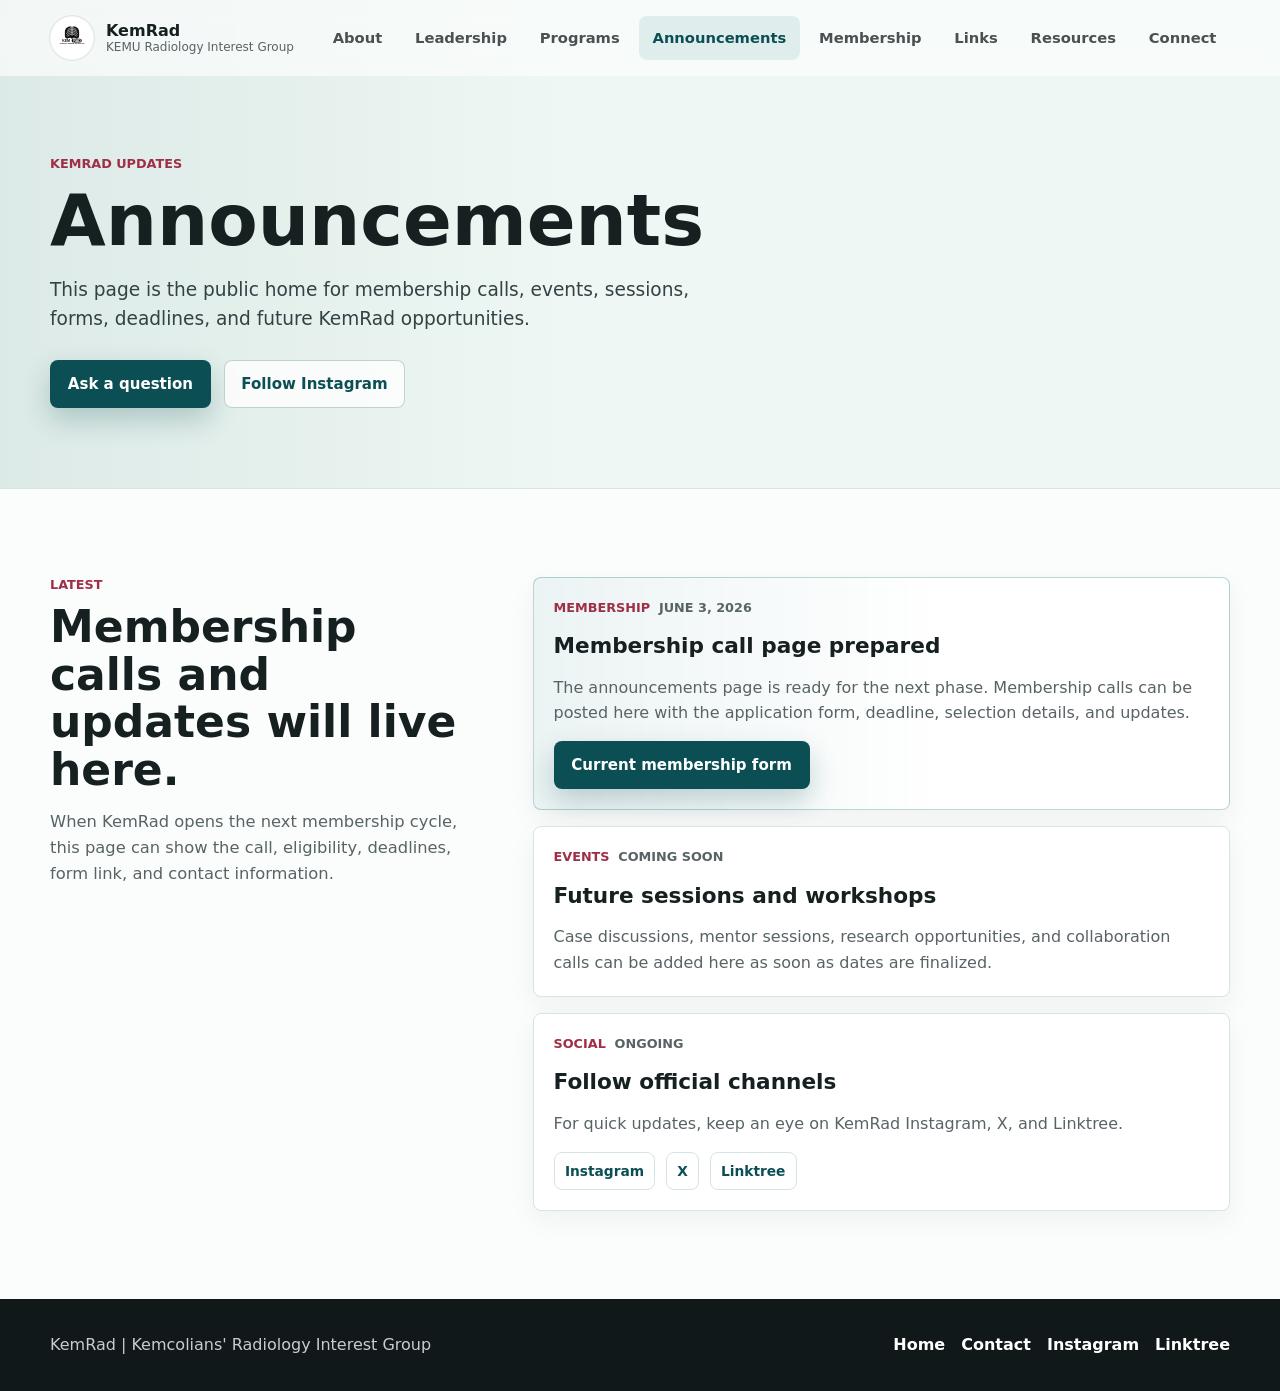
==== announcements.html @ b77eb10f "Add files via upload" ====
<!doctype html>
<html lang="en">
  <head>
    <meta charset="utf-8" />
    <meta name="viewport" content="width=device-width, initial-scale=1" />
    <title>Announcements | KemRad</title>
    <meta
      name="description"
      content="Announcements, membership calls, events, and updates from KemRad, the KEMU Radiology Interest Group."
    />
    <meta name="theme-color" content="#0b4f55" />
    <meta property="og:title" content="Announcements | KemRad" />
    <meta
      property="og:description"
      content="Membership calls, events, and updates from the KEMU Radiology Interest Group."
    />
    <meta property="og:type" content="website" />
    <meta property="og:image" content="assets/hero-radiology-learning.png" />
    <link rel="icon" href="assets/kemrad-logo.svg" type="image/svg+xml" />
    <link rel="stylesheet" href="styles.css?v=20260603" />
  </head>
  <body>
    <a class="skip-link" href="#main">Skip to content</a>

    <header class="site-header is-scrolled" data-header>
      <nav class="nav" aria-label="Primary navigation">
        <a class="brand" href="index.html#top" aria-label="KemRad home">
          <img class="brand-mark" src="assets/kemrad-logo.svg" alt="" width="44" height="44" />
          <span class="brand-copy">
            <strong>KemRad</strong>
            <span>KEMU Radiology Interest Group</span>
          </span>
        </a>

        <button class="nav-toggle" type="button" aria-expanded="false" aria-controls="site-menu">
          <span class="nav-toggle-line"></span>
          <span class="nav-toggle-line"></span>
          <span class="nav-toggle-line"></span>
          <span class="sr-only">Open navigation</span>
        </button>

        <div class="nav-menu" id="site-menu" data-menu>
          <a href="index.html#about">About</a>
          <a href="index.html#leadership">Leadership</a>
          <a href="index.html#programs">Programs</a>
          <a href="announcements.html" aria-current="page">Announcements</a>
          <a href="membership.html">Membership</a>
          <a href="index.html#links">Links</a>
          <a href="index.html#resources">Resources</a>
          <a href="index.html#connect">Connect</a>
        </div>
      </nav>
    </header>

    <main id="main">
      <section class="page-hero announcements-hero" aria-labelledby="announcements-title">
        <div class="page-hero-inner">
          <p class="eyebrow">KemRad updates</p>
          <h1 id="announcements-title">Announcements</h1>
          <p>
            This page is the public home for membership calls, events, sessions, forms,
            deadlines, and future KemRad opportunities.
          </p>
          <div class="hero-actions">
            <a class="button button-primary" href="index.html#connect">Ask a question</a>
            <a class="button button-secondary" href="https://www.instagram.com/kemradiologyig/" target="_blank" rel="noreferrer">
              Follow Instagram
            </a>
          </div>
        </div>
      </section>

      <section class="announcements-section" aria-labelledby="latest-title">
        <div class="announcements-layout">
          <div class="section-heading sticky-heading">
            <p class="section-kicker">Latest</p>
            <h2 id="latest-title">Membership calls and updates will live here.</h2>
            <p>
              When KemRad opens the next membership cycle, this page can show the call,
              eligibility, deadlines, form link, and contact information.
            </p>
          </div>

          <div class="announcement-list">
            <article class="announcement-card featured-announcement">
              <div class="announcement-meta">
                <span>Membership</span>
                <time datetime="2026-06-03">June 3, 2026</time>
              </div>
              <h3>Membership call page prepared</h3>
              <p>
                The announcements page is ready for the next phase. Membership calls can be
                posted here with the application form, deadline, selection details, and updates.
              </p>
              <a class="button button-primary" href="membership.html">
                Current membership form
              </a>
            </article>

            <article class="announcement-card">
              <div class="announcement-meta">
                <span>Events</span>
                <time datetime="2026-06-03">Coming soon</time>
              </div>
              <h3>Future sessions and workshops</h3>
              <p>
                Case discussions, mentor sessions, research opportunities, and collaboration
                calls can be added here as soon as dates are finalized.
              </p>
            </article>

            <article class="announcement-card">
              <div class="announcement-meta">
                <span>Social</span>
                <time datetime="2026-06-03">Ongoing</time>
              </div>
              <h3>Follow official channels</h3>
              <p>
                For quick updates, keep an eye on KemRad Instagram, X, and Linktree.
              </p>
              <div class="inline-links">
                <a href="https://www.instagram.com/kemradiologyig/" target="_blank" rel="noreferrer">Instagram</a>
                <a href="https://x.com/kemradiologyig" target="_blank" rel="noreferrer">X</a>
                <a href="https://linktr.ee/kemradiologyig" target="_blank" rel="noreferrer">Linktree</a>
              </div>
            </article>
          </div>
        </div>
      </section>
    </main>

    <footer class="site-footer">
      <div class="footer-inner">
        <p>KemRad | Kemcolians' Radiology Interest Group</p>
        <div class="footer-links" aria-label="Footer links">
          <a href="index.html#top">Home</a>
          <a href="index.html#connect">Contact</a>
          <a href="https://www.instagram.com/kemradiologyig/" target="_blank" rel="noreferrer">Instagram</a>
          <a href="https://linktr.ee/kemradiologyig" target="_blank" rel="noreferrer">Linktree</a>
        </div>
      </div>
    </footer>

    <script src="script.js?v=20260603"></script>
  </body>
</html>
---- styles.css ----
:root {
  color-scheme: light;
  --ink: #172021;
  --muted: #586366;
  --paper: #fbfdfc;
  --soft: #eef7f3;
  --line: #d9e4df;
  --teal: #0b6b72;
  --teal-dark: #0b4f55;
  --mint: #d9f0e8;
  --crimson: #9f2f46;
  --gold: #c98c24;
  --white: #ffffff;
  --shadow: 0 22px 70px rgba(16, 35, 35, 0.16);
  --max-width: 1180px;
  --header-height: 76px;
}

*,
*::before,
*::after {
  box-sizing: border-box;
}

html {
  scroll-behavior: smooth;
}

body {
  margin: 0;
  background: var(--paper);
  color: var(--ink);
  font-family:
    Inter,
    ui-sans-serif,
    system-ui,
    -apple-system,
    BlinkMacSystemFont,
    "Segoe UI",
    sans-serif;
  line-height: 1.6;
  text-rendering: optimizeLegibility;
}

img {
  display: block;
  max-width: 100%;
}

section[id] {
  scroll-margin-top: calc(var(--header-height) + 20px);
}

a {
  color: inherit;
  text-decoration: none;
}

p,
h1,
h2,
h3 {
  margin: 0;
}

.skip-link {
  position: fixed;
  top: 1rem;
  left: 1rem;
  z-index: 20;
  padding: 0.75rem 1rem;
  border-radius: 8px;
  background: var(--ink);
  color: var(--white);
  transform: translateY(-140%);
  transition: transform 160ms ease;
}

.skip-link:focus {
  transform: translateY(0);
}

.sr-only {
  position: absolute;
  width: 1px;
  height: 1px;
  padding: 0;
  margin: -1px;
  overflow: hidden;
  clip: rect(0, 0, 0, 0);
  white-space: nowrap;
  border: 0;
}

.site-header {
  position: fixed;
  inset: 0 0 auto;
  z-index: 10;
  height: var(--header-height);
  background: rgba(251, 253, 252, 0.72);
  backdrop-filter: blur(12px);
  transition:
    background-color 180ms ease,
    box-shadow 180ms ease,
    border-color 180ms ease;
}

.site-header.is-scrolled,
.site-header.is-open {
  background: rgba(251, 253, 252, 0.94);
  border-bottom: 1px solid rgba(217, 228, 223, 0.9);
  box-shadow: 0 14px 36px rgba(16, 35, 35, 0.08);
  backdrop-filter: blur(16px);
}

.nav {
  width: min(var(--max-width), calc(100% - 2rem));
  height: 100%;
  margin: 0 auto;
  display: flex;
  align-items: center;
  justify-content: space-between;
  gap: 1.25rem;
}

.brand {
  display: inline-flex;
  align-items: center;
  gap: 0.75rem;
  min-width: 0;
}

.brand-mark {
  width: 44px;
  height: 44px;
  flex: 0 0 auto;
  border-radius: 50%;
  box-shadow: 0 0 0 1px rgba(17, 24, 25, 0.08);
  object-fit: cover;
}

.brand-copy {
  display: grid;
  min-width: 0;
}

.brand-copy strong {
  font-size: 1rem;
  line-height: 1.15;
}

.brand-copy span {
  color: var(--muted);
  font-size: 0.75rem;
  line-height: 1.2;
  white-space: nowrap;
}

.nav-menu {
  display: flex;
  align-items: center;
  gap: 0.35rem;
}

.nav-menu a {
  padding: 0.65rem 0.85rem;
  border-radius: 8px;
  color: rgba(23, 32, 33, 0.78);
  font-size: 0.92rem;
  font-weight: 700;
  transition:
    background-color 160ms ease,
    color 160ms ease;
}

.nav-menu a:hover,
.nav-menu a:focus-visible,
.nav-menu a[aria-current="page"] {
  background: rgba(11, 107, 114, 0.1);
  color: var(--teal-dark);
  outline: none;
}

.nav-toggle {
  display: none;
  width: 44px;
  height: 44px;
  padding: 0;
  border: 1px solid var(--line);
  border-radius: 8px;
  background: var(--white);
  color: var(--ink);
  cursor: pointer;
}

.nav-toggle-line {
  display: block;
  width: 18px;
  height: 2px;
  margin: 4px auto;
  background: currentColor;
  border-radius: 2px;
}

.hero {
  position: relative;
  min-height: 86vh;
  display: grid;
  align-items: center;
  overflow: hidden;
  background: #f3f7f5;
}

.hero-media,
.hero-overlay {
  position: absolute;
  inset: 0;
}

.hero-media img {
  width: 100%;
  height: 100%;
  object-fit: cover;
  object-position: center left;
}

.hero-overlay {
  background:
    linear-gradient(90deg, rgba(251, 253, 252, 0.06) 0%, rgba(251, 253, 252, 0.38) 48%, rgba(251, 253, 252, 0.92) 73%, rgba(251, 253, 252, 0.98) 100%),
    linear-gradient(0deg, rgba(11, 79, 85, 0.12), rgba(11, 79, 85, 0.02));
}

.hero-inner {
  position: relative;
  z-index: 1;
  width: min(var(--max-width), calc(100% - 2rem));
  margin: 0 auto;
  padding: calc(var(--header-height) + 2rem) 0 3rem;
  display: grid;
  justify-items: start;
}

.hero-inner > * {
  width: min(520px, 100%);
  margin-left: auto;
}

.eyebrow,
.section-kicker {
  color: var(--crimson);
  font-size: 0.8rem;
  font-weight: 800;
  line-height: 1.2;
  text-transform: uppercase;
}

.hero h1 {
  margin-top: 0.8rem;
  font-size: 5.25rem;
  line-height: 0.94;
  font-weight: 850;
}

.hero-subtitle {
  margin-top: 1.25rem;
  color: #263132;
  font-size: 1.22rem;
  line-height: 1.55;
}

.hero-actions {
  margin-top: 1.6rem;
  display: flex;
  flex-wrap: wrap;
  gap: 0.8rem;
}

.button {
  min-height: 48px;
  display: inline-flex;
  align-items: center;
  justify-content: center;
  gap: 0.5rem;
  padding: 0.8rem 1.05rem;
  border: 1px solid transparent;
  border-radius: 8px;
  font-size: 0.94rem;
  font-weight: 800;
  line-height: 1.2;
  transition:
    transform 160ms ease,
    box-shadow 160ms ease,
    background-color 160ms ease;
}

.button:hover,
.button:focus-visible {
  transform: translateY(-1px);
  outline: none;
}

.button-primary {
  background: var(--teal-dark);
  color: var(--white);
  box-shadow: 0 12px 28px rgba(11, 79, 85, 0.24);
}

.button-primary:hover,
.button-primary:focus-visible {
  background: var(--teal);
}

.button-secondary {
  border-color: rgba(11, 79, 85, 0.24);
  background: rgba(255, 255, 255, 0.78);
  color: var(--teal-dark);
}

.hero-points {
  margin-top: 1.35rem;
  display: flex;
  flex-wrap: wrap;
  gap: 0.6rem;
}

.hero-points span {
  padding: 0.45rem 0.65rem;
  border: 1px solid rgba(11, 107, 114, 0.18);
  border-radius: 8px;
  background: rgba(255, 255, 255, 0.72);
  color: #314245;
  font-size: 0.82rem;
  font-weight: 750;
}

.intro-band,
.leadership-section,
.links-section,
.focus-section,
.programs-section,
.resources-section,
.connect-section,
.announcements-section,
.membership-section {
  padding: 5.5rem 0;
}

.intro-band {
  background: var(--white);
  border-top: 1px solid var(--line);
  border-bottom: 1px solid var(--line);
}

.section-grid,
.programs-layout,
.announcements-layout,
.membership-layout,
.connect-inner,
.footer-inner,
.section-heading,
.leadership-grid,
.link-grid,
.focus-grid,
.resource-grid {
  width: min(var(--max-width), calc(100% - 2rem));
  margin: 0 auto;
}

.section-grid {
  display: grid;
  grid-template-columns: minmax(0, 0.85fr) minmax(0, 1.15fr);
  gap: 4rem;
  align-items: start;
}

h2 {
  margin-top: 0.7rem;
  font-size: 2.75rem;
  line-height: 1.08;
  font-weight: 820;
}

.section-copy {
  display: grid;
  gap: 1rem;
  color: #344143;
  font-size: 1.05rem;
}

.leadership-section {
  background: var(--paper);
}

.leadership-grid {
  display: grid;
  grid-template-columns: repeat(2, minmax(0, 1fr));
  gap: 1rem;
}

.leader-card {
  display: grid;
  grid-template-columns: 132px minmax(0, 1fr);
  gap: 1.15rem;
  align-items: center;
  min-height: 250px;
  padding: 1.25rem;
  border: 1px solid var(--line);
  border-radius: 8px;
  background: var(--white);
  box-shadow: 0 10px 28px rgba(16, 35, 35, 0.05);
}

.founder-card {
  border-color: rgba(11, 107, 114, 0.24);
}

.leader-photo,
.leader-avatar {
  width: 132px;
  height: 132px;
  border-radius: 8px;
  object-fit: cover;
  background: var(--soft);
}

.leader-avatar {
  display: grid;
  place-items: center;
  border: 1px solid var(--line);
}

.leader-avatar img {
  width: 92px;
  height: 92px;
  border-radius: 50%;
}

.leader-copy {
  display: grid;
  gap: 0.55rem;
}

.leader-role {
  color: var(--crimson);
  font-size: 0.78rem;
  font-weight: 850;
  text-transform: uppercase;
}

.leader-copy h3 {
  font-size: 1.45rem;
  line-height: 1.2;
}

.leader-copy p {
  color: var(--muted);
  font-size: 0.96rem;
}

.leader-link {
  width: max-content;
  padding: 0.45rem 0.65rem;
  border: 1px solid rgba(11, 107, 114, 0.18);
  border-radius: 8px;
  color: var(--teal-dark);
  font-size: 0.86rem;
  font-weight: 800;
}

.leader-link:hover,
.leader-link:focus-visible {
  border-color: rgba(11, 107, 114, 0.4);
  outline: none;
}

.page-hero {
  padding: calc(var(--header-height) + 5rem) 0 5rem;
  background:
    linear-gradient(90deg, rgba(11, 79, 85, 0.08), transparent 45%),
    var(--soft);
  border-bottom: 1px solid var(--line);
}

.page-hero-inner {
  width: min(var(--max-width), calc(100% - 2rem));
  margin: 0 auto;
}

.page-hero h1 {
  width: min(760px, 100%);
  margin-top: 0.85rem;
  font-size: 4.5rem;
  line-height: 0.98;
}

.page-hero p:not(.eyebrow) {
  width: min(680px, 100%);
  margin-top: 1.2rem;
  color: #334244;
  font-size: 1.16rem;
}

.links-section {
  background: var(--soft);
  border-bottom: 1px solid var(--line);
}

.link-grid {
  display: grid;
  grid-template-columns: repeat(3, minmax(0, 1fr));
  gap: 1rem;
}

.link-card {
  min-height: 178px;
  display: grid;
  align-content: start;
  gap: 0.7rem;
  padding: 1.15rem;
  border: 1px solid rgba(11, 107, 114, 0.14);
  border-radius: 8px;
  background: rgba(255, 255, 255, 0.84);
  box-shadow: 0 10px 28px rgba(16, 35, 35, 0.05);
  transition:
    border-color 160ms ease,
    transform 160ms ease,
    box-shadow 160ms ease;
}

.link-card:hover,
.link-card:focus-visible {
  border-color: rgba(11, 107, 114, 0.36);
  transform: translateY(-2px);
  box-shadow: var(--shadow);
  outline: none;
}

.link-card span {
  color: var(--crimson);
  font-size: 0.78rem;
  font-weight: 850;
  text-transform: uppercase;
}

.link-card strong {
  font-size: 1.12rem;
  line-height: 1.25;
}

.link-card p {
  color: var(--muted);
  font-size: 0.94rem;
}

.link-card.primary-link {
  background: var(--teal-dark);
  color: var(--white);
}

.link-card.primary-link span,
.link-card.primary-link p {
  color: rgba(255, 255, 255, 0.78);
}

.focus-section {
  background: var(--paper);
}

.section-heading {
  margin-bottom: 2.25rem;
}

.section-heading > p:not(.section-kicker) {
  width: min(610px, 100%);
  margin-top: 1rem;
  color: var(--muted);
  font-size: 1.02rem;
}

.focus-grid {
  display: grid;
  grid-template-columns: repeat(4, minmax(0, 1fr));
  gap: 1rem;
}

.focus-card {
  min-height: 280px;
  display: grid;
  align-content: start;
  gap: 1.1rem;
  padding: 1.25rem;
  border: 1px solid var(--line);
  border-radius: 8px;
  background: var(--white);
  box-shadow: 0 10px 28px rgba(16, 35, 35, 0.06);
}

.card-number {
  color: var(--gold);
  font-size: 0.82rem;
  font-weight: 850;
}

.focus-card h3,
.program-row h3 {
  font-size: 1.1rem;
  line-height: 1.25;
}

.focus-card p,
.program-row p {
  color: var(--muted);
  font-size: 0.96rem;
}

.programs-section {
  background:
    linear-gradient(90deg, rgba(11, 79, 85, 0.05), transparent 35%),
    var(--soft);
  border-top: 1px solid var(--line);
  border-bottom: 1px solid var(--line);
}

.programs-layout {
  display: grid;
  grid-template-columns: minmax(260px, 0.75fr) minmax(0, 1.25fr);
  gap: 4rem;
  align-items: start;
}

.sticky-heading {
  position: sticky;
  top: calc(var(--header-height) + 2rem);
  width: auto;
  margin: 0;
}

.program-list {
  display: grid;
  gap: 0.85rem;
}

.program-row {
  display: grid;
  grid-template-columns: 96px 1fr;
  gap: 1.1rem;
  align-items: start;
  padding: 1.2rem;
  border: 1px solid rgba(11, 107, 114, 0.14);
  border-radius: 8px;
  background: rgba(255, 255, 255, 0.78);
}

.program-label {
  min-height: 36px;
  display: inline-flex;
  align-items: center;
  justify-content: center;
  border-radius: 8px;
  background: var(--teal-dark);
  color: var(--white);
  font-size: 0.78rem;
  font-weight: 850;
  text-transform: uppercase;
}

.program-row p {
  margin-top: 0.35rem;
}

.announcements-section {
  background: var(--paper);
}

.announcements-layout,
.membership-layout {
  display: grid;
  grid-template-columns: minmax(260px, 0.75fr) minmax(0, 1.25fr);
  gap: 4rem;
  align-items: start;
}

.announcement-list {
  display: grid;
  gap: 1rem;
}

.announcement-card {
  display: grid;
  gap: 0.95rem;
  padding: 1.25rem;
  border: 1px solid var(--line);
  border-radius: 8px;
  background: var(--white);
  box-shadow: 0 10px 28px rgba(16, 35, 35, 0.05);
}

.featured-announcement {
  border-color: rgba(11, 107, 114, 0.28);
  background:
    linear-gradient(90deg, rgba(11, 107, 114, 0.08), transparent 58%),
    var(--white);
}

.announcement-meta {
  display: flex;
  flex-wrap: wrap;
  gap: 0.55rem;
  align-items: center;
  color: var(--muted);
  font-size: 0.8rem;
  font-weight: 800;
  text-transform: uppercase;
}

.announcement-meta span {
  color: var(--crimson);
}

.announcement-card h3 {
  font-size: 1.35rem;
  line-height: 1.22;
}

.announcement-card p {
  color: var(--muted);
}

.announcement-card .button {
  width: max-content;
}

.inline-links {
  display: flex;
  flex-wrap: wrap;
  gap: 0.65rem;
}

.inline-links a {
  padding: 0.45rem 0.65rem;
  border: 1px solid rgba(11, 107, 114, 0.18);
  border-radius: 8px;
  color: var(--teal-dark);
  font-size: 0.86rem;
  font-weight: 800;
}

.membership-section {
  background: var(--paper);
}

.application-form {
  display: grid;
  gap: 1rem;
  padding: 1.25rem;
  border: 1px solid var(--line);
  border-radius: 8px;
  background: var(--white);
  box-shadow: 0 10px 28px rgba(16, 35, 35, 0.05);
}

.light-field label,
.choice-field legend {
  color: var(--ink);
  font-size: 0.9rem;
  font-weight: 850;
}

.light-field input,
.light-field textarea,
.light-field select,
.choice-field > input[type="text"] {
  width: 100%;
  border: 1px solid var(--line);
  border-radius: 8px;
  background: var(--paper);
  color: var(--ink);
  font: inherit;
}

.light-field input,
.light-field select,
.choice-field > input[type="text"] {
  min-height: 46px;
  padding: 0 0.85rem;
}

.light-field textarea {
  min-height: 132px;
  padding: 0.75rem 0.85rem;
  resize: vertical;
}

.light-field input:focus,
.light-field textarea:focus,
.light-field select:focus,
.choice-field > input[type="text"]:focus {
  border-color: rgba(11, 107, 114, 0.5);
  outline: 2px solid rgba(11, 107, 114, 0.14);
  outline-offset: 1px;
}

.choice-field {
  display: grid;
  gap: 0.7rem;
  margin: 0;
  padding: 1rem;
  border: 1px solid var(--line);
  border-radius: 8px;
  background: var(--paper);
}

.choice-field legend {
  padding: 0 0.3rem;
}

.choice-field label {
  display: flex;
  gap: 0.55rem;
  align-items: flex-start;
  color: #334244;
  font-size: 0.96rem;
}

.choice-field input[type="radio"],
.choice-field input[type="checkbox"] {
  width: 18px;
  height: 18px;
  margin-top: 0.15rem;
  accent-color: var(--teal-dark);
  flex: 0 0 auto;
}

.field-error {
  display: none;
  color: var(--crimson);
  font-size: 0.86rem;
  font-weight: 800;
}

.choice-field.is-invalid {
  border-color: rgba(159, 47, 70, 0.55);
  outline: 2px solid rgba(159, 47, 70, 0.1);
}

.choice-field.is-invalid .field-error {
  display: block;
}

.application-form .button {
  width: max-content;
}

.resources-section {
  background: var(--paper);
}

.resource-grid {
  display: grid;
  grid-template-columns: repeat(4, minmax(0, 1fr));
  gap: 1rem;
}

.resource-card {
  min-height: 170px;
  display: grid;
  align-content: space-between;
  gap: 1rem;
  padding: 1.15rem;
  border: 1px solid var(--line);
  border-radius: 8px;
  background: var(--white);
  box-shadow: 0 10px 28px rgba(16, 35, 35, 0.05);
  transition:
    border-color 160ms ease,
    transform 160ms ease,
    box-shadow 160ms ease;
}

.resource-card:hover,
.resource-card:focus-visible {
  border-color: rgba(11, 107, 114, 0.35);
  transform: translateY(-2px);
  box-shadow: var(--shadow);
  outline: none;
}

.resource-card span {
  color: var(--crimson);
  font-size: 0.78rem;
  font-weight: 850;
  text-transform: uppercase;
}

.resource-card strong {
  font-size: 1.05rem;
  line-height: 1.28;
}

.connect-section {
  background: var(--teal-dark);
  color: var(--white);
}

.connect-inner {
  display: grid;
  grid-template-columns: minmax(0, 1fr) auto;
  gap: 2rem;
  align-items: center;
}

.contact-layout {
  grid-template-columns: minmax(250px, 0.7fr) minmax(320px, 1fr);
  align-items: start;
}

.connect-copy {
  display: grid;
  gap: 1rem;
}

.connect-section .section-kicker {
  color: var(--mint);
}

.connect-section h2 {
  width: min(760px, 100%);
}

.connect-copy p:not(.section-kicker) {
  width: min(560px, 100%);
  color: rgba(255, 255, 255, 0.78);
}

.contact-form {
  display: grid;
  gap: 0.95rem;
  padding: 1.25rem;
  border: 1px solid rgba(255, 255, 255, 0.2);
  border-radius: 8px;
  background: rgba(255, 255, 255, 0.08);
}

.form-field {
  display: grid;
  gap: 0.4rem;
}

.form-field label {
  color: rgba(255, 255, 255, 0.86);
  font-size: 0.84rem;
  font-weight: 800;
}

.form-field input,
.form-field textarea {
  width: 100%;
  border: 1px solid rgba(255, 255, 255, 0.24);
  border-radius: 8px;
  background: rgba(255, 255, 255, 0.94);
  color: var(--ink);
  font: inherit;
}

.form-field input {
  min-height: 46px;
  padding: 0 0.85rem;
}

.form-field textarea {
  min-height: 136px;
  padding: 0.75rem 0.85rem;
  resize: vertical;
}

.form-field input:focus,
.form-field textarea:focus {
  border-color: var(--mint);
  outline: 2px solid rgba(217, 240, 232, 0.45);
  outline-offset: 1px;
}

.form-note {
  color: rgba(255, 255, 255, 0.72);
  font-size: 0.86rem;
}

.application-form .light-field label {
  color: var(--ink);
}

.application-form .light-field input,
.application-form .light-field textarea,
.application-form .light-field select {
  border-color: var(--line);
  background: var(--paper);
}

.connect-actions {
  display: flex;
  flex-wrap: wrap;
  justify-content: flex-end;
  gap: 0.75rem;
}

.social-actions {
  grid-column: 1 / -1;
  justify-content: flex-start;
}

.connect-section .button-primary {
  background: var(--white);
  color: var(--teal-dark);
  box-shadow: none;
}

.connect-section .button-secondary {
  border-color: rgba(255, 255, 255, 0.28);
  background: rgba(255, 255, 255, 0.08);
  color: var(--white);
}

.site-footer {
  background: #111819;
  color: rgba(255, 255, 255, 0.78);
}

.footer-inner {
  min-height: 92px;
  display: flex;
  align-items: center;
  justify-content: space-between;
  gap: 1rem;
}

.footer-links {
  display: flex;
  flex-wrap: wrap;
  gap: 1rem;
}

.footer-links a {
  color: var(--white);
  font-weight: 750;
}

@media (max-width: 1160px) {
  .brand-copy span {
    display: none;
  }

  .nav {
    gap: 0.75rem;
  }

  .nav-menu a {
    padding-inline: 0.55rem;
    font-size: 0.88rem;
  }
}

@media (max-width: 980px) {
  .hero {
    min-height: 88vh;
  }

  .hero-overlay {
    background:
      linear-gradient(90deg, rgba(251, 253, 252, 0.1) 0%, rgba(251, 253, 252, 0.58) 52%, rgba(251, 253, 252, 0.96) 100%),
      linear-gradient(0deg, rgba(11, 79, 85, 0.12), rgba(11, 79, 85, 0.02));
  }

  .hero h1 {
    font-size: 4rem;
  }

  .brand-copy span {
    display: none;
  }

  .nav-menu {
    gap: 0.1rem;
  }

  .nav-menu a {
    padding-inline: 0.58rem;
  }

  .section-grid,
  .programs-layout,
  .announcements-layout,
  .membership-layout,
  .contact-layout {
    grid-template-columns: 1fr;
    gap: 2rem;
  }

  .sticky-heading {
    position: static;
  }

  .link-grid,
  .leadership-grid,
  .focus-grid,
  .resource-grid {
    grid-template-columns: repeat(2, minmax(0, 1fr));
  }

  .connect-inner {
    grid-template-columns: 1fr;
  }

  .connect-actions {
    justify-content: flex-start;
  }
}

@media (max-width: 720px) {
  :root {
    --header-height: 68px;
  }

  .brand-copy span {
    display: none;
  }

  .nav-toggle {
    display: block;
  }

  .nav-menu {
    position: absolute;
    top: calc(var(--header-height) - 1px);
    right: 1rem;
    left: 1rem;
    display: none;
    padding: 0.5rem;
    border: 1px solid var(--line);
    border-radius: 8px;
    background: var(--white);
    box-shadow: var(--shadow);
  }

  .nav-menu.is-open {
    display: grid;
  }

  .nav-menu a {
    padding: 0.9rem;
  }

  .hero {
    min-height: 88vh;
    align-items: end;
  }

  .hero-media img {
    object-position: 28% center;
  }

  .hero-overlay {
    background:
      linear-gradient(0deg, rgba(251, 253, 252, 0.99) 0%, rgba(251, 253, 252, 0.92) 42%, rgba(251, 253, 252, 0.18) 76%),
      linear-gradient(90deg, rgba(11, 79, 85, 0.12), rgba(159, 47, 70, 0.08));
  }

  .hero-inner {
    padding: calc(var(--header-height) + 15rem) 0 2rem;
  }

  .hero-inner > * {
    margin-left: 0;
  }

  .hero h1 {
    font-size: 3rem;
  }

  .hero-subtitle {
    font-size: 1.02rem;
  }

  .button {
    width: 100%;
  }

  .hero-points span {
    flex: 1 1 auto;
    text-align: center;
  }

  .intro-band,
  .leadership-section,
  .links-section,
  .focus-section,
  .programs-section,
  .resources-section,
  .connect-section,
  .announcements-section,
  .membership-section {
    padding: 4rem 0;
  }

  .page-hero {
    padding: calc(var(--header-height) + 3.25rem) 0 3.75rem;
  }

  .page-hero h1 {
    font-size: 3rem;
  }

  .page-hero p:not(.eyebrow) {
    font-size: 1.02rem;
  }

  h2 {
    font-size: 2.05rem;
  }

  .link-grid,
  .leadership-grid,
  .focus-grid,
  .resource-grid {
    grid-template-columns: 1fr;
  }

  .leader-card {
    grid-template-columns: 1fr;
  }

  .leader-photo,
  .leader-avatar {
    width: 112px;
    height: 112px;
  }

  .focus-card {
    min-height: auto;
  }

  .program-row {
    grid-template-columns: 1fr;
  }

  .announcement-card .button {
    width: 100%;
  }

  .application-form .button {
    width: 100%;
  }

  .program-label {
    width: max-content;
    min-width: 96px;
  }

  .footer-inner {
    padding: 1.5rem 0;
    flex-direction: column;
    align-items: flex-start;
  }
}

@media (prefers-reduced-motion: reduce) {
  *,
  *::before,
  *::after {
    scroll-behavior: auto !important;
    transition: none !important;
  }
}
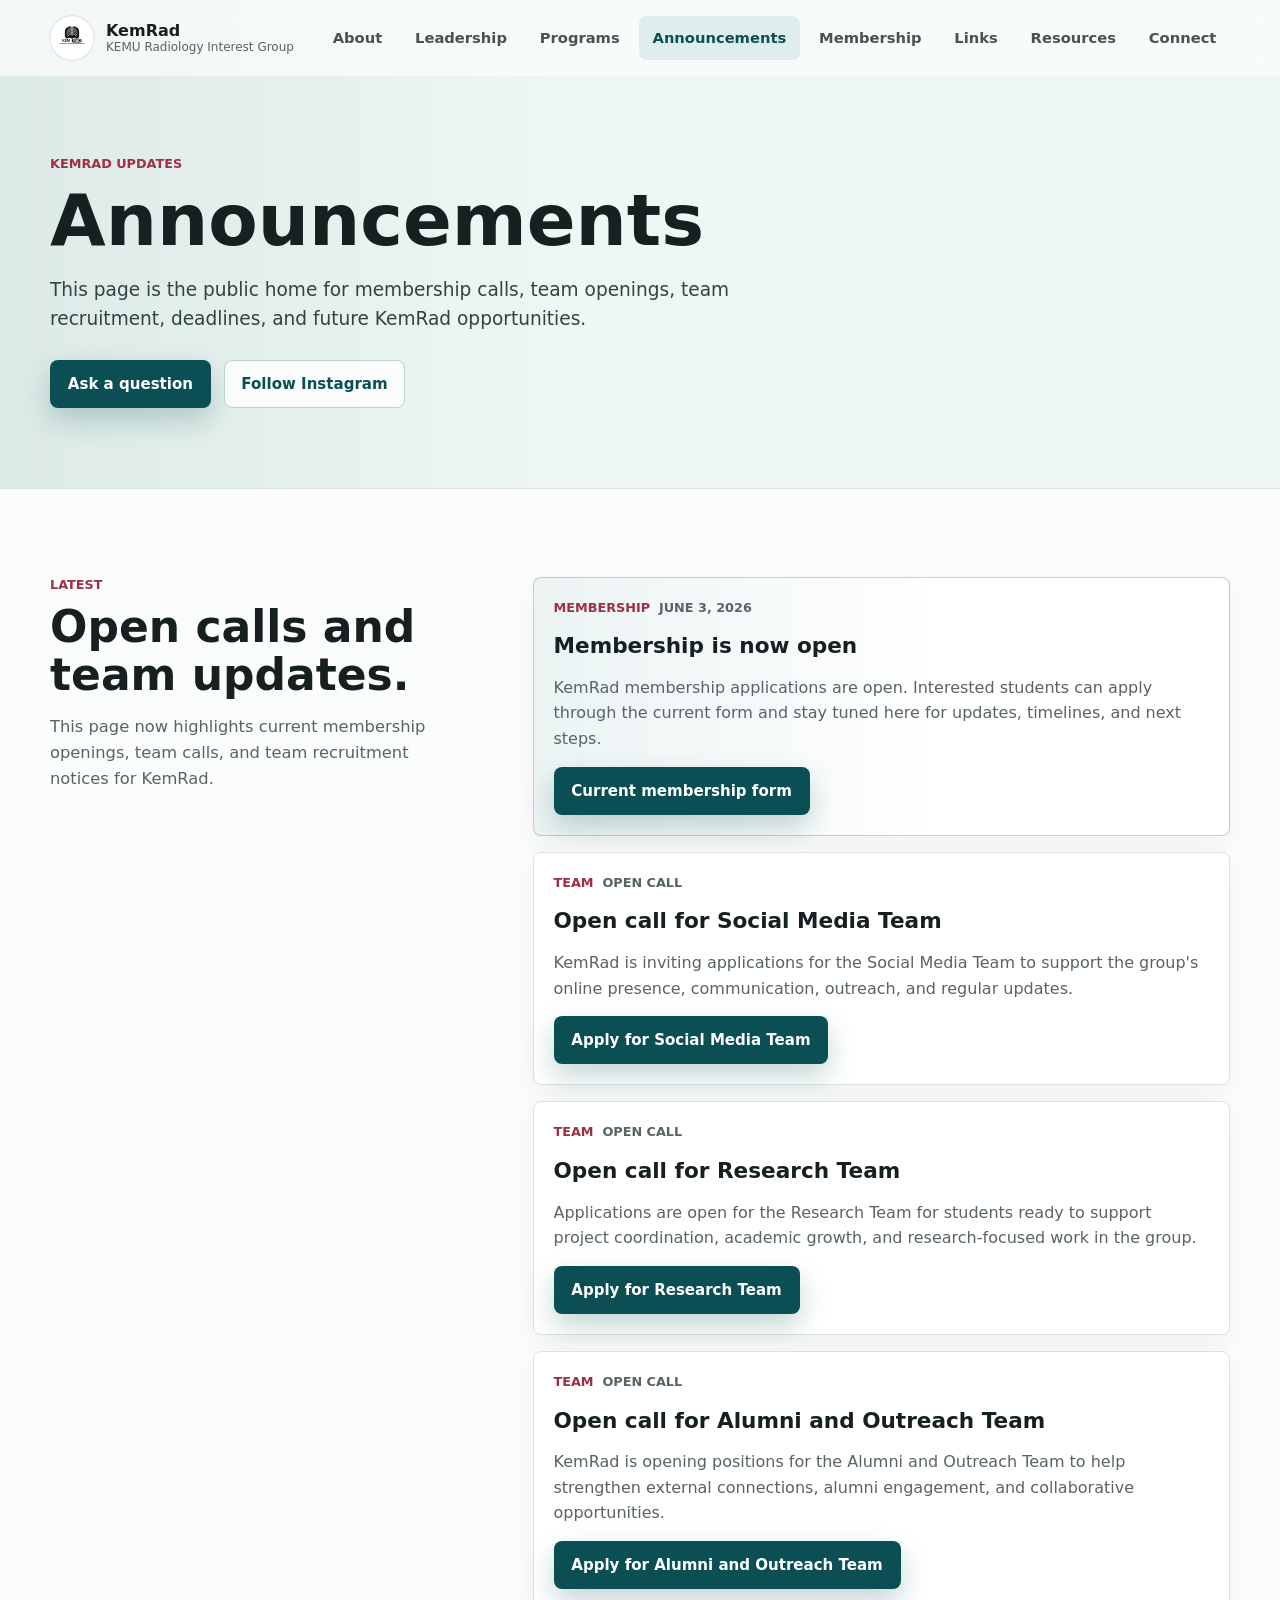
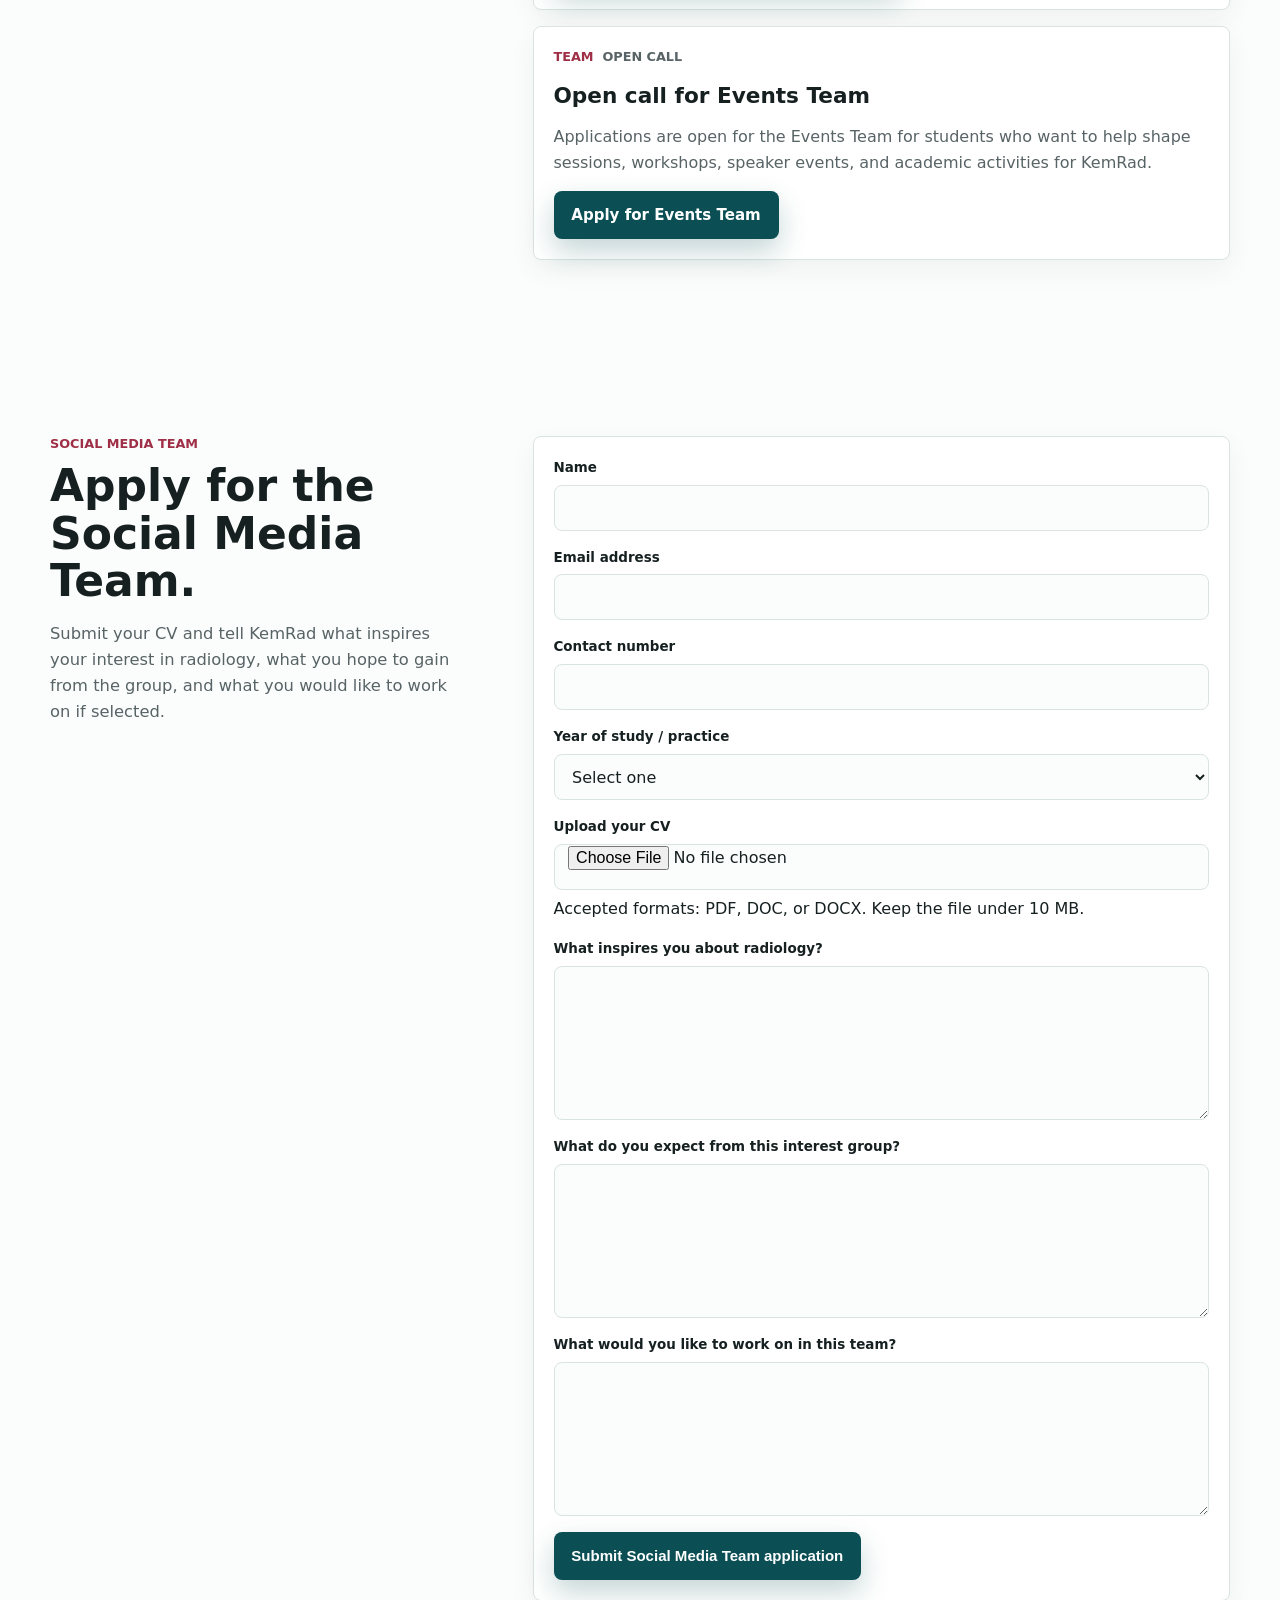
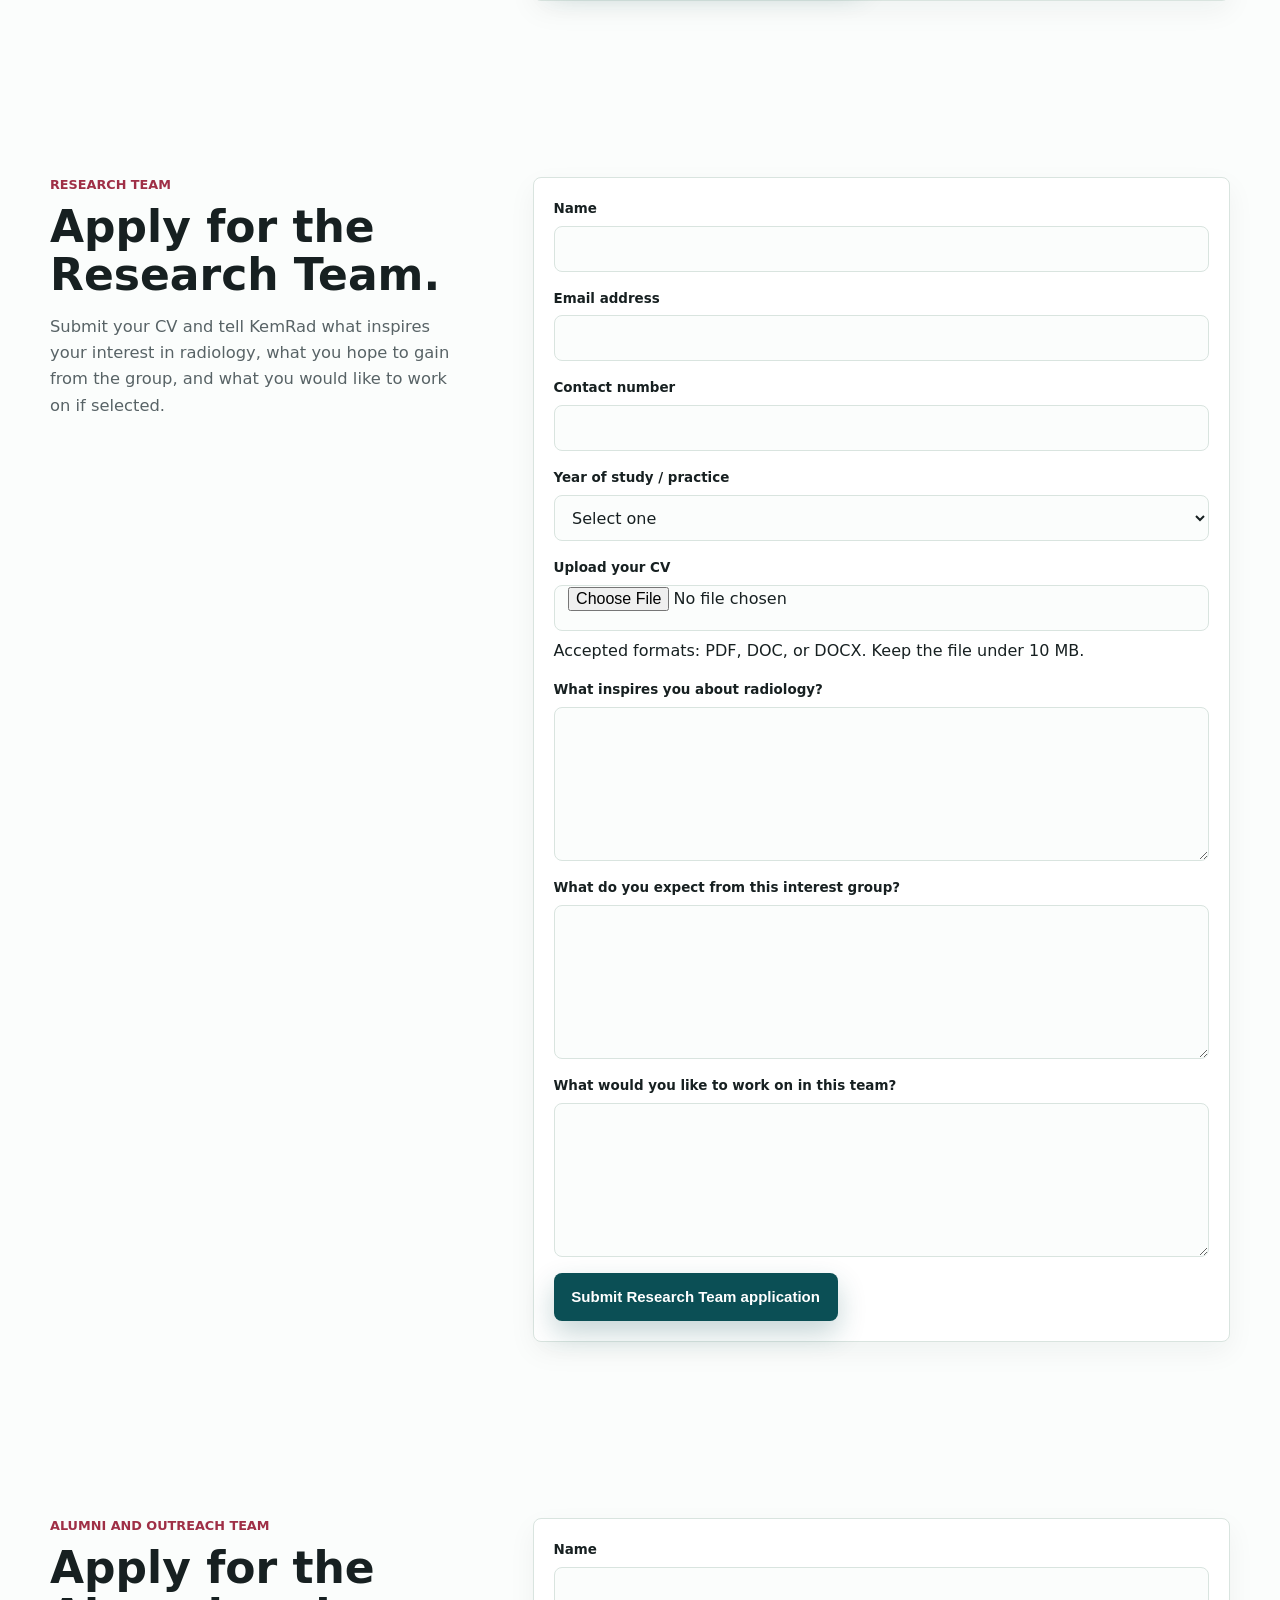
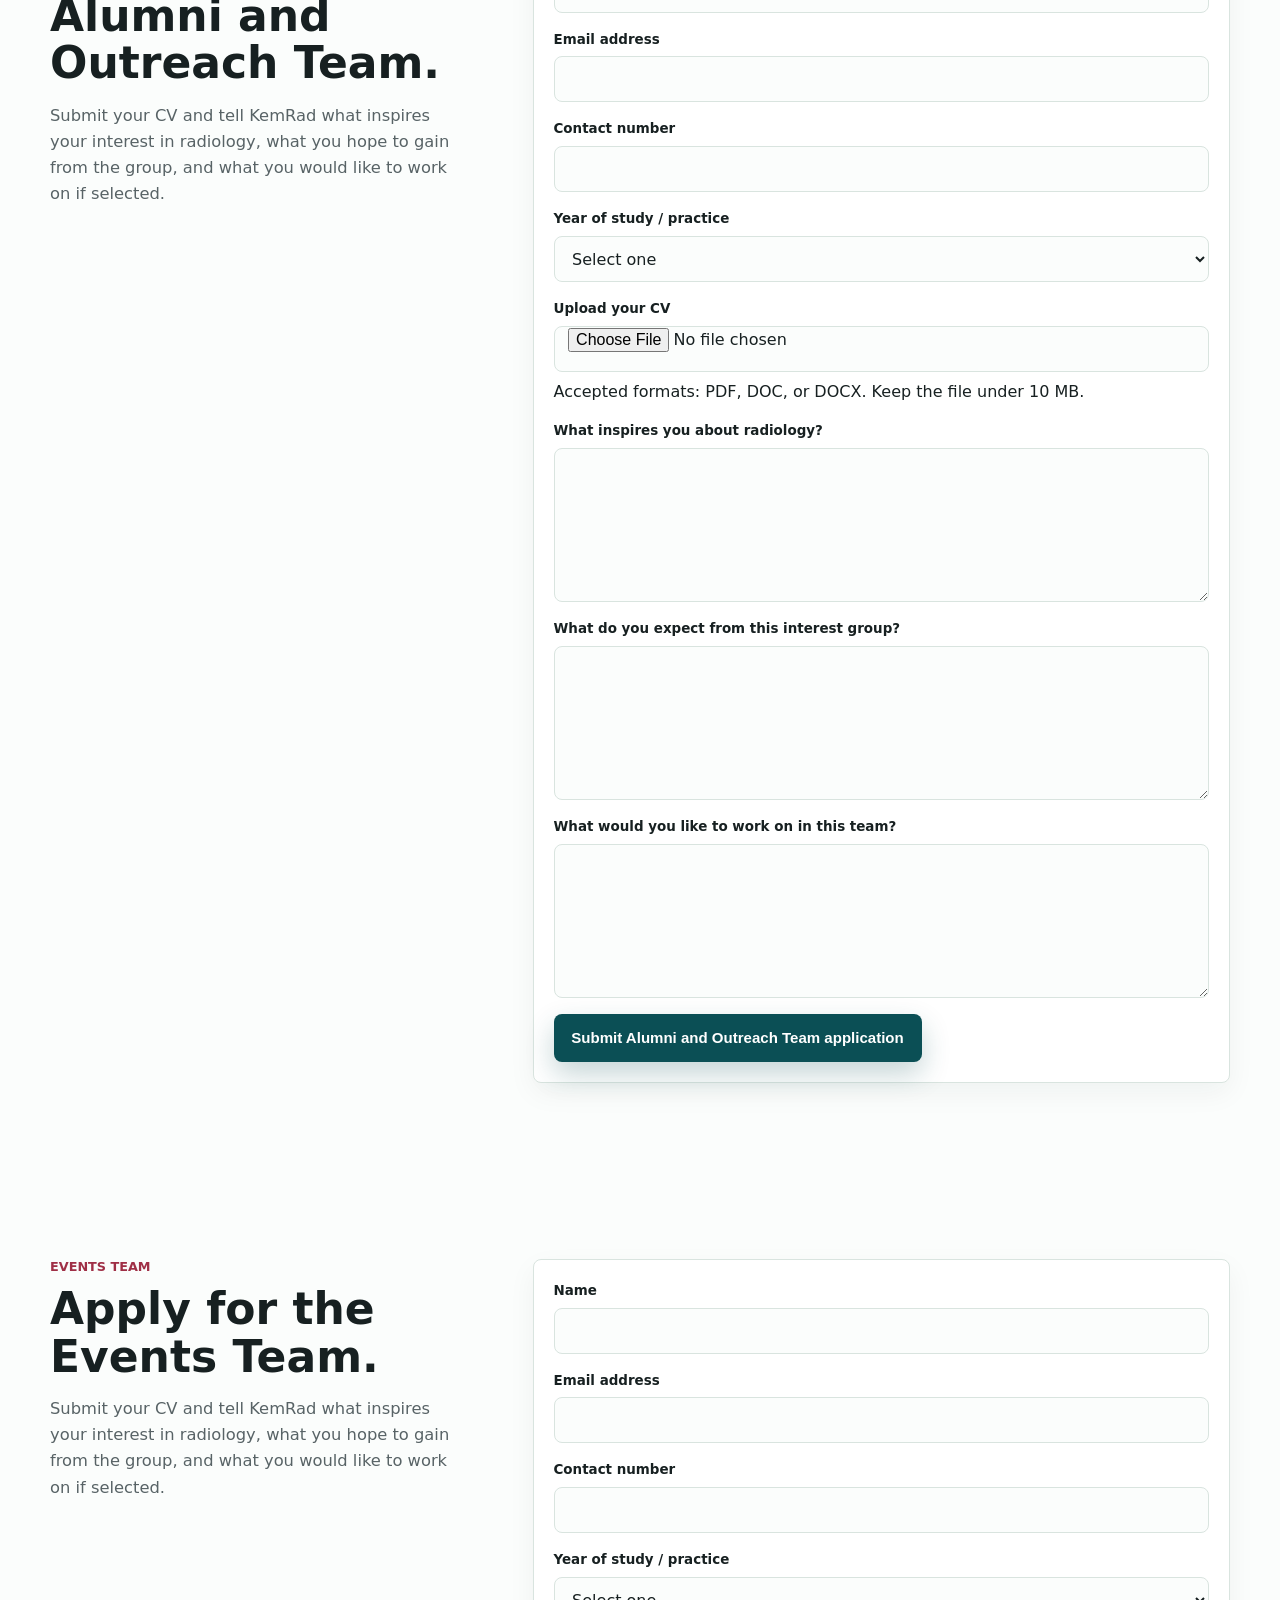
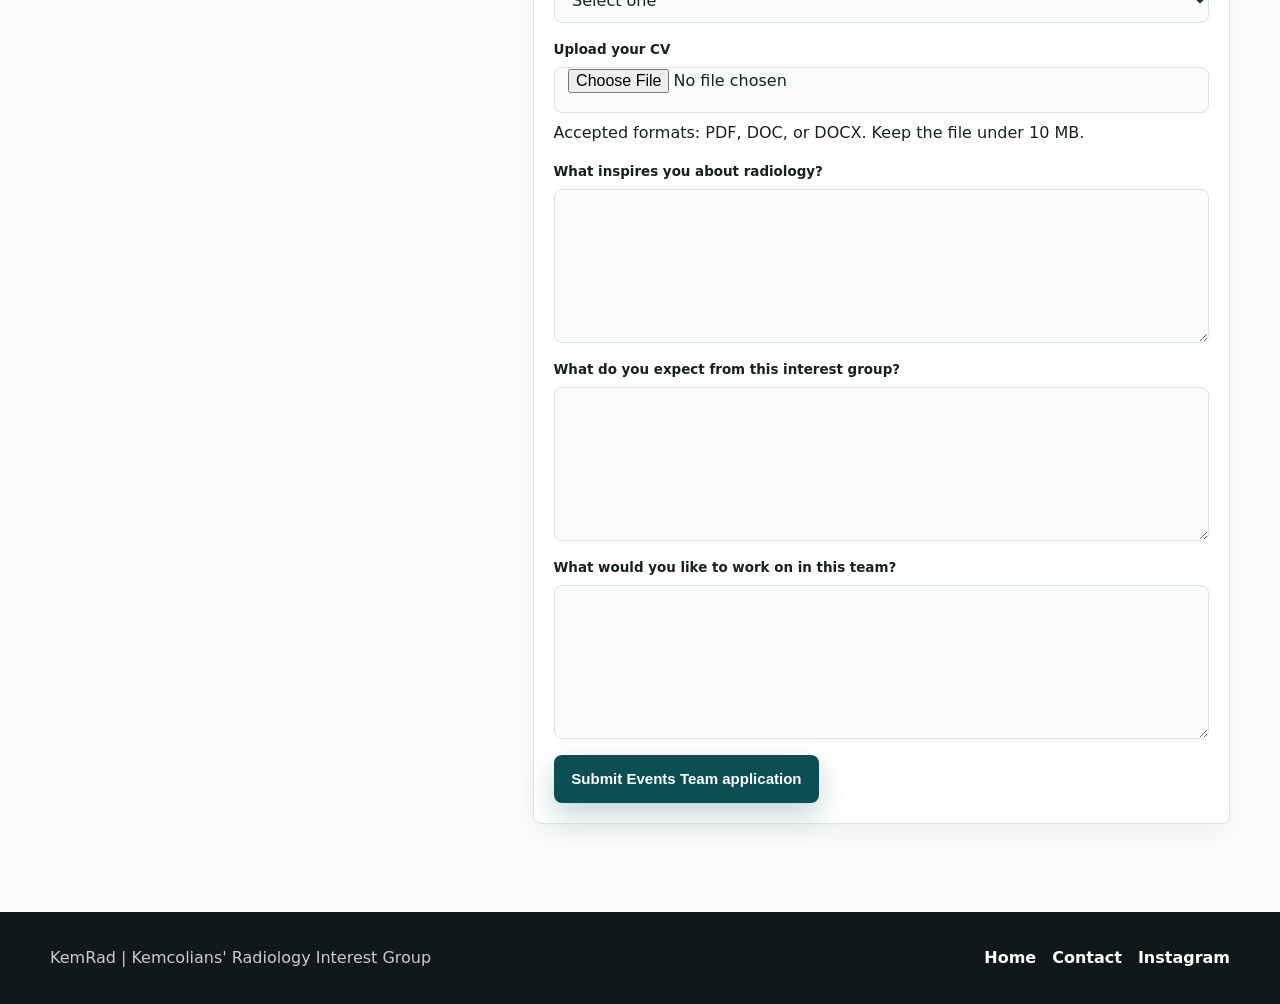
==== commit 59cfd341: "Add files via upload" ====
--- a/announcements.html
+++ b/announcements.html
@@ -58,8 +58,8 @@
           <p class="eyebrow">KemRad updates</p>
           <h1 id="announcements-title">Announcements</h1>
           <p>
-            This page is the public home for membership calls, events, sessions, forms,
-            deadlines, and future KemRad opportunities.
+            This page is the public home for membership calls, team openings, team
+            recruitment, deadlines, and future KemRad opportunities.
           </p>
           <div class="hero-actions">
             <a class="button button-primary" href="index.html#connect">Ask a question</a>
@@ -74,10 +74,10 @@
         <div class="announcements-layout">
           <div class="section-heading sticky-heading">
             <p class="section-kicker">Latest</p>
-            <h2 id="latest-title">Membership calls and updates will live here.</h2>
+            <h2 id="latest-title">Open calls and team updates.</h2>
             <p>
-              When KemRad opens the next membership cycle, this page can show the call,
-              eligibility, deadlines, form link, and contact information.
+              This page now highlights current membership openings, team calls, and
+              team recruitment notices for KemRad.
             </p>
           </div>
 
@@ -87,10 +87,10 @@
                 <span>Membership</span>
                 <time datetime="2026-06-03">June 3, 2026</time>
               </div>
-              <h3>Membership call page prepared</h3>
+              <h3>Membership is now open</h3>
               <p>
-                The announcements page is ready for the next phase. Membership calls can be
-                posted here with the application form, deadline, selection details, and updates.
+                KemRad membership applications are open. Interested students can apply through
+                the current form and stay tuned here for updates, timelines, and next steps.
               </p>
               <a class="button button-primary" href="membership.html">
                 Current membership form
@@ -99,32 +99,372 @@
 
             <article class="announcement-card">
               <div class="announcement-meta">
-                <span>Events</span>
-                <time datetime="2026-06-03">Coming soon</time>
+                <span>Team</span>
+                <time datetime="2026-06-03">Open call</time>
               </div>
-              <h3>Future sessions and workshops</h3>
+              <h3>Open call for Social Media Team</h3>
               <p>
-                Case discussions, mentor sessions, research opportunities, and collaboration
-                calls can be added here as soon as dates are finalized.
+                KemRad is inviting applications for the Social Media Team to support the
+                group's online presence, communication, outreach, and regular updates.
               </p>
+              <a class="button button-primary" href="#social-media-team-application">Apply for Social Media Team</a>
             </article>
 
             <article class="announcement-card">
               <div class="announcement-meta">
-                <span>Social</span>
-                <time datetime="2026-06-03">Ongoing</time>
+                <span>Team</span>
+                <time datetime="2026-06-03">Open call</time>
               </div>
-              <h3>Follow official channels</h3>
+              <h3>Open call for Research Team</h3>
               <p>
-                For quick updates, keep an eye on KemRad Instagram, X, and Linktree.
+                Applications are open for the Research Team for students ready to support
+                project coordination, academic growth, and research-focused work in the group.
               </p>
-              <div class="inline-links">
-                <a href="https://www.instagram.com/kemradiologyig/" target="_blank" rel="noreferrer">Instagram</a>
-                <a href="https://x.com/kemradiologyig" target="_blank" rel="noreferrer">X</a>
-                <a href="https://linktr.ee/kemradiologyig" target="_blank" rel="noreferrer">Linktree</a>
+              <a class="button button-primary" href="#research-team-application">Apply for Research Team</a>
+            </article>
+
+            <article class="announcement-card">
+              <div class="announcement-meta">
+                <span>Team</span>
+                <time datetime="2026-06-03">Open call</time>
               </div>
+              <h3>Open call for Alumni and Outreach Team</h3>
+              <p>
+                KemRad is opening positions for the Alumni and Outreach Team to help strengthen
+                external connections, alumni engagement, and collaborative opportunities.
+              </p>
+              <a class="button button-primary" href="#alumni-outreach-team-application">Apply for Alumni and Outreach Team</a>
             </article>
-          </div>
+
+            <article class="announcement-card">
+              <div class="announcement-meta">
+                <span>Team</span>
+                <time datetime="2026-06-03">Open call</time>
+              </div>
+              <h3>Open call for Events Team</h3>
+              <p>
+                Applications are open for the Events Team for students who want to help shape
+                sessions, workshops, speaker events, and academic activities for KemRad.
+              </p>
+              <a class="button button-primary" href="#events-team-application">Apply for Events Team</a>
+            </article>
+          </div>
+        </div>
+      </section>
+
+      <section class="membership-section" id="social-media-team-application" aria-labelledby="social-media-team-title">
+        <div class="membership-layout">
+          <div class="section-heading sticky-heading">
+            <p class="section-kicker">Social Media Team</p>
+            <h2 id="social-media-team-title">Apply for the Social Media Team.</h2>
+            <p>
+              Submit your CV and tell KemRad what inspires your interest in radiology, what
+              you hope to gain from the group, and what you would like to work on if selected.
+            </p>
+          </div>
+
+          <form
+            class="application-form"
+            action="https://formsubmit.co/kemuradiologyig@gmail.com"
+            method="POST"
+            enctype="multipart/form-data"
+          >
+            <input type="hidden" name="_subject" value="KemRad Social Media Team Application" />
+            <input type="hidden" name="_template" value="table" />
+            <input type="hidden" name="Team Applied For" value="Social Media Team" />
+
+            <div class="form-field light-field">
+              <label for="social-name">Name</label>
+              <input id="social-name" name="Name" type="text" autocomplete="name" required />
+            </div>
+
+            <div class="form-field light-field">
+              <label for="social-email">Email address</label>
+              <input id="social-email" name="email" type="email" autocomplete="email" required />
+            </div>
+
+            <div class="form-field light-field">
+              <label for="social-phone">Contact number</label>
+              <input id="social-phone" name="Contact Number" type="tel" autocomplete="tel" required />
+            </div>
+
+            <div class="form-field light-field">
+              <label for="social-year">Year of study / practice</label>
+              <select id="social-year" name="Year of Study / Practice" required>
+                <option value="">Select one</option>
+                <option>MS1</option>
+                <option>MS2</option>
+                <option>MS3</option>
+                <option>MS4</option>
+                <option>MS5</option>
+                <option>Graduate</option>
+                <option>House Officer</option>
+                <option>Resident / PGR / Physician / AP / HOD</option>
+                <option>DPT / MLT / BScN / Allied Health Sciences</option>
+                <option>Other</option>
+              </select>
+            </div>
+
+            <div class="form-field light-field">
+              <label for="social-cv">Upload your CV</label>
+              <input id="social-cv" name="CV" type="file" accept=".pdf,.doc,.docx" required />
+              <p class="field-help">Accepted formats: PDF, DOC, or DOCX. Keep the file under 10 MB.</p>
+            </div>
+
+            <div class="form-field light-field">
+              <label for="social-inspiration">What inspires you about radiology?</label>
+              <textarea id="social-inspiration" name="What inspires you about radiology?" rows="5" required></textarea>
+            </div>
+
+            <div class="form-field light-field">
+              <label for="social-expectations">What do you expect from this interest group?</label>
+              <textarea id="social-expectations" name="What do you expect from this interest group?" rows="5" required></textarea>
+            </div>
+
+            <div class="form-field light-field">
+              <label for="social-work">What would you like to work on in this team?</label>
+              <textarea id="social-work" name="What would you like to work on in this team?" rows="5" required></textarea>
+            </div>
+
+            <button class="button button-primary" type="submit">Submit Social Media Team application</button>
+          </form>
+        </div>
+      </section>
+
+      <section class="membership-section" id="research-team-application" aria-labelledby="research-team-title">
+        <div class="membership-layout">
+          <div class="section-heading sticky-heading">
+            <p class="section-kicker">Research Team</p>
+            <h2 id="research-team-title">Apply for the Research Team.</h2>
+            <p>
+              Submit your CV and tell KemRad what inspires your interest in radiology, what
+              you hope to gain from the group, and what you would like to work on if selected.
+            </p>
+          </div>
+
+          <form
+            class="application-form"
+            action="https://formsubmit.co/kemuradiologyig@gmail.com"
+            method="POST"
+            enctype="multipart/form-data"
+          >
+            <input type="hidden" name="_subject" value="KemRad Research Team Application" />
+            <input type="hidden" name="_template" value="table" />
+            <input type="hidden" name="Team Applied For" value="Research Team" />
+
+            <div class="form-field light-field">
+              <label for="research-name">Name</label>
+              <input id="research-name" name="Name" type="text" autocomplete="name" required />
+            </div>
+
+            <div class="form-field light-field">
+              <label for="research-email">Email address</label>
+              <input id="research-email" name="email" type="email" autocomplete="email" required />
+            </div>
+
+            <div class="form-field light-field">
+              <label for="research-phone">Contact number</label>
+              <input id="research-phone" name="Contact Number" type="tel" autocomplete="tel" required />
+            </div>
+
+            <div class="form-field light-field">
+              <label for="research-year">Year of study / practice</label>
+              <select id="research-year" name="Year of Study / Practice" required>
+                <option value="">Select one</option>
+                <option>MS1</option>
+                <option>MS2</option>
+                <option>MS3</option>
+                <option>MS4</option>
+                <option>MS5</option>
+                <option>Graduate</option>
+                <option>House Officer</option>
+                <option>Resident / PGR / Physician / AP / HOD</option>
+                <option>DPT / MLT / BScN / Allied Health Sciences</option>
+                <option>Other</option>
+              </select>
+            </div>
+
+            <div class="form-field light-field">
+              <label for="research-cv">Upload your CV</label>
+              <input id="research-cv" name="CV" type="file" accept=".pdf,.doc,.docx" required />
+              <p class="field-help">Accepted formats: PDF, DOC, or DOCX. Keep the file under 10 MB.</p>
+            </div>
+
+            <div class="form-field light-field">
+              <label for="research-inspiration">What inspires you about radiology?</label>
+              <textarea id="research-inspiration" name="What inspires you about radiology?" rows="5" required></textarea>
+            </div>
+
+            <div class="form-field light-field">
+              <label for="research-expectations">What do you expect from this interest group?</label>
+              <textarea id="research-expectations" name="What do you expect from this interest group?" rows="5" required></textarea>
+            </div>
+
+            <div class="form-field light-field">
+              <label for="research-work">What would you like to work on in this team?</label>
+              <textarea id="research-work" name="What would you like to work on in this team?" rows="5" required></textarea>
+            </div>
+
+            <button class="button button-primary" type="submit">Submit Research Team application</button>
+          </form>
+        </div>
+      </section>
+
+      <section class="membership-section" id="alumni-outreach-team-application" aria-labelledby="alumni-outreach-team-title">
+        <div class="membership-layout">
+          <div class="section-heading sticky-heading">
+            <p class="section-kicker">Alumni and Outreach Team</p>
+            <h2 id="alumni-outreach-team-title">Apply for the Alumni and Outreach Team.</h2>
+            <p>
+              Submit your CV and tell KemRad what inspires your interest in radiology, what
+              you hope to gain from the group, and what you would like to work on if selected.
+            </p>
+          </div>
+
+          <form
+            class="application-form"
+            action="https://formsubmit.co/kemuradiologyig@gmail.com"
+            method="POST"
+            enctype="multipart/form-data"
+          >
+            <input type="hidden" name="_subject" value="KemRad Alumni and Outreach Team Application" />
+            <input type="hidden" name="_template" value="table" />
+            <input type="hidden" name="Team Applied For" value="Alumni and Outreach Team" />
+
+            <div class="form-field light-field">
+              <label for="alumni-name">Name</label>
+              <input id="alumni-name" name="Name" type="text" autocomplete="name" required />
+            </div>
+
+            <div class="form-field light-field">
+              <label for="alumni-email">Email address</label>
+              <input id="alumni-email" name="email" type="email" autocomplete="email" required />
+            </div>
+
+            <div class="form-field light-field">
+              <label for="alumni-phone">Contact number</label>
+              <input id="alumni-phone" name="Contact Number" type="tel" autocomplete="tel" required />
+            </div>
+
+            <div class="form-field light-field">
+              <label for="alumni-year">Year of study / practice</label>
+              <select id="alumni-year" name="Year of Study / Practice" required>
+                <option value="">Select one</option>
+                <option>MS1</option>
+                <option>MS2</option>
+                <option>MS3</option>
+                <option>MS4</option>
+                <option>MS5</option>
+                <option>Graduate</option>
+                <option>House Officer</option>
+                <option>Resident / PGR / Physician / AP / HOD</option>
+                <option>DPT / MLT / BScN / Allied Health Sciences</option>
+                <option>Other</option>
+              </select>
+            </div>
+
+            <div class="form-field light-field">
+              <label for="alumni-cv">Upload your CV</label>
+              <input id="alumni-cv" name="CV" type="file" accept=".pdf,.doc,.docx" required />
+              <p class="field-help">Accepted formats: PDF, DOC, or DOCX. Keep the file under 10 MB.</p>
+            </div>
+
+            <div class="form-field light-field">
+              <label for="alumni-inspiration">What inspires you about radiology?</label>
+              <textarea id="alumni-inspiration" name="What inspires you about radiology?" rows="5" required></textarea>
+            </div>
+
+            <div class="form-field light-field">
+              <label for="alumni-expectations">What do you expect from this interest group?</label>
+              <textarea id="alumni-expectations" name="What do you expect from this interest group?" rows="5" required></textarea>
+            </div>
+
+            <div class="form-field light-field">
+              <label for="alumni-work">What would you like to work on in this team?</label>
+              <textarea id="alumni-work" name="What would you like to work on in this team?" rows="5" required></textarea>
+            </div>
+
+            <button class="button button-primary" type="submit">Submit Alumni and Outreach Team application</button>
+          </form>
+        </div>
+      </section>
+
+      <section class="membership-section" id="events-team-application" aria-labelledby="events-team-title">
+        <div class="membership-layout">
+          <div class="section-heading sticky-heading">
+            <p class="section-kicker">Events Team</p>
+            <h2 id="events-team-title">Apply for the Events Team.</h2>
+            <p>
+              Submit your CV and tell KemRad what inspires your interest in radiology, what
+              you hope to gain from the group, and what you would like to work on if selected.
+            </p>
+          </div>
+
+          <form
+            class="application-form"
+            action="https://formsubmit.co/kemuradiologyig@gmail.com"
+            method="POST"
+            enctype="multipart/form-data"
+          >
+            <input type="hidden" name="_subject" value="KemRad Events Team Application" />
+            <input type="hidden" name="_template" value="table" />
+            <input type="hidden" name="Team Applied For" value="Events Team" />
+
+            <div class="form-field light-field">
+              <label for="events-name">Name</label>
+              <input id="events-name" name="Name" type="text" autocomplete="name" required />
+            </div>
+
+            <div class="form-field light-field">
+              <label for="events-email">Email address</label>
+              <input id="events-email" name="email" type="email" autocomplete="email" required />
+            </div>
+
+            <div class="form-field light-field">
+              <label for="events-phone">Contact number</label>
+              <input id="events-phone" name="Contact Number" type="tel" autocomplete="tel" required />
+            </div>
+
+            <div class="form-field light-field">
+              <label for="events-year">Year of study / practice</label>
+              <select id="events-year" name="Year of Study / Practice" required>
+                <option value="">Select one</option>
+                <option>MS1</option>
+                <option>MS2</option>
+                <option>MS3</option>
+                <option>MS4</option>
+                <option>MS5</option>
+                <option>Graduate</option>
+                <option>House Officer</option>
+                <option>Resident / PGR / Physician / AP / HOD</option>
+                <option>DPT / MLT / BScN / Allied Health Sciences</option>
+                <option>Other</option>
+              </select>
+            </div>
+
+            <div class="form-field light-field">
+              <label for="events-cv">Upload your CV</label>
+              <input id="events-cv" name="CV" type="file" accept=".pdf,.doc,.docx" required />
+              <p class="field-help">Accepted formats: PDF, DOC, or DOCX. Keep the file under 10 MB.</p>
+            </div>
+
+            <div class="form-field light-field">
+              <label for="events-inspiration">What inspires you about radiology?</label>
+              <textarea id="events-inspiration" name="What inspires you about radiology?" rows="5" required></textarea>
+            </div>
+
+            <div class="form-field light-field">
+              <label for="events-expectations">What do you expect from this interest group?</label>
+              <textarea id="events-expectations" name="What do you expect from this interest group?" rows="5" required></textarea>
+            </div>
+
+            <div class="form-field light-field">
+              <label for="events-work">What would you like to work on in this team?</label>
+              <textarea id="events-work" name="What would you like to work on in this team?" rows="5" required></textarea>
+            </div>
+
+            <button class="button button-primary" type="submit">Submit Events Team application</button>
+          </form>
         </div>
       </section>
     </main>
@@ -136,7 +476,6 @@
           <a href="index.html#top">Home</a>
           <a href="index.html#connect">Contact</a>
           <a href="https://www.instagram.com/kemradiologyig/" target="_blank" rel="noreferrer">Instagram</a>
-          <a href="https://linktr.ee/kemradiologyig" target="_blank" rel="noreferrer">Linktree</a>
         </div>
       </div>
     </footer>
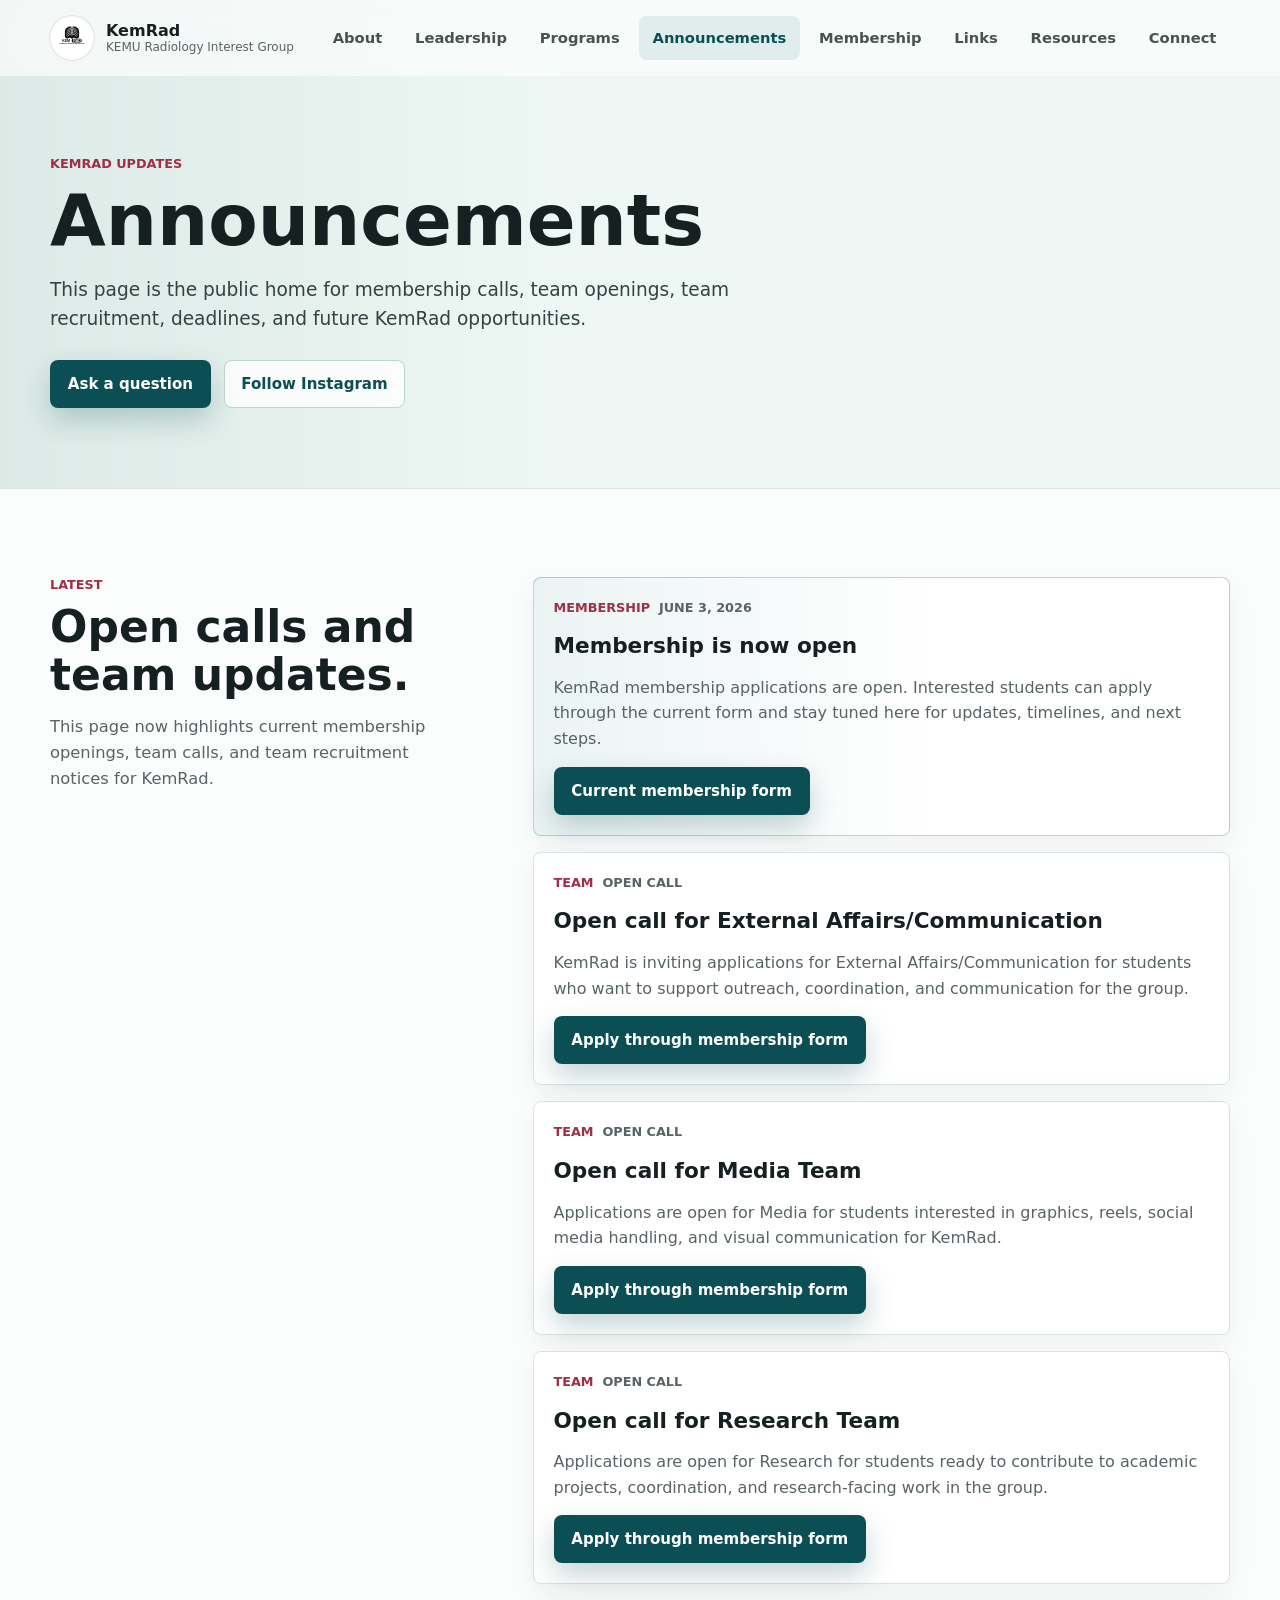
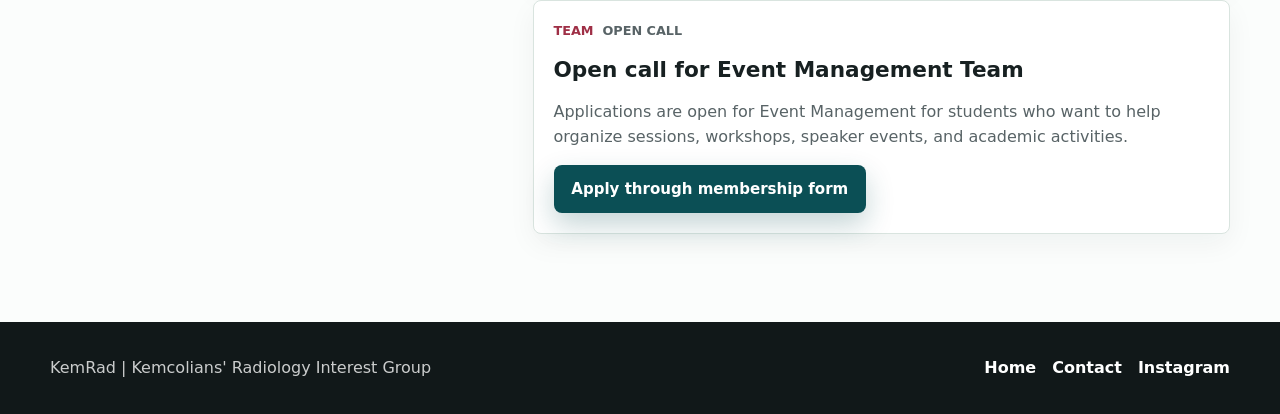
==== commit b649bba9: "Add files via upload" ====
--- a/announcements.html
+++ b/announcements.html
@@ -102,12 +102,25 @@
                 <span>Team</span>
                 <time datetime="2026-06-03">Open call</time>
               </div>
-              <h3>Open call for Social Media Team</h3>
+              <h3>Open call for External Affairs/Communication</h3>
               <p>
-                KemRad is inviting applications for the Social Media Team to support the
-                group's online presence, communication, outreach, and regular updates.
+                KemRad is inviting applications for External Affairs/Communication for students
+                who want to support outreach, coordination, and communication for the group.
               </p>
-              <a class="button button-primary" href="#social-media-team-application">Apply for Social Media Team</a>
+              <a class="button button-primary" href="membership.html">Apply through membership form</a>
+            </article>
+
+            <article class="announcement-card">
+              <div class="announcement-meta">
+                <span>Team</span>
+                <time datetime="2026-06-03">Open call</time>
+              </div>
+              <h3>Open call for Media Team</h3>
+              <p>
+                Applications are open for Media for students interested in graphics, reels,
+                social media handling, and visual communication for KemRad.
+              </p>
+              <a class="button button-primary" href="membership.html">Apply through membership form</a>
             </article>
 
             <article class="announcement-card">
@@ -117,10 +130,10 @@
               </div>
               <h3>Open call for Research Team</h3>
               <p>
-                Applications are open for the Research Team for students ready to support
-                project coordination, academic growth, and research-focused work in the group.
+                Applications are open for Research for students ready to contribute to
+                academic projects, coordination, and research-facing work in the group.
               </p>
-              <a class="button button-primary" href="#research-team-application">Apply for Research Team</a>
+              <a class="button button-primary" href="membership.html">Apply through membership form</a>
             </article>
 
             <article class="announcement-card">
@@ -128,343 +141,14 @@
                 <span>Team</span>
                 <time datetime="2026-06-03">Open call</time>
               </div>
-              <h3>Open call for Alumni and Outreach Team</h3>
+              <h3>Open call for Event Management Team</h3>
               <p>
-                KemRad is opening positions for the Alumni and Outreach Team to help strengthen
-                external connections, alumni engagement, and collaborative opportunities.
+                Applications are open for Event Management for students who want to help
+                organize sessions, workshops, speaker events, and academic activities.
               </p>
-              <a class="button button-primary" href="#alumni-outreach-team-application">Apply for Alumni and Outreach Team</a>
-            </article>
-
-            <article class="announcement-card">
-              <div class="announcement-meta">
-                <span>Team</span>
-                <time datetime="2026-06-03">Open call</time>
-              </div>
-              <h3>Open call for Events Team</h3>
-              <p>
-                Applications are open for the Events Team for students who want to help shape
-                sessions, workshops, speaker events, and academic activities for KemRad.
-              </p>
-              <a class="button button-primary" href="#events-team-application">Apply for Events Team</a>
+              <a class="button button-primary" href="membership.html">Apply through membership form</a>
             </article>
           </div>
-        </div>
-      </section>
-
-      <section class="membership-section" id="social-media-team-application" aria-labelledby="social-media-team-title">
-        <div class="membership-layout">
-          <div class="section-heading sticky-heading">
-            <p class="section-kicker">Social Media Team</p>
-            <h2 id="social-media-team-title">Apply for the Social Media Team.</h2>
-            <p>
-              Submit your CV and tell KemRad what inspires your interest in radiology, what
-              you hope to gain from the group, and what you would like to work on if selected.
-            </p>
-          </div>
-
-          <form
-            class="application-form"
-            action="https://formsubmit.co/kemuradiologyig@gmail.com"
-            method="POST"
-            enctype="multipart/form-data"
-          >
-            <input type="hidden" name="_subject" value="KemRad Social Media Team Application" />
-            <input type="hidden" name="_template" value="table" />
-            <input type="hidden" name="Team Applied For" value="Social Media Team" />
-
-            <div class="form-field light-field">
-              <label for="social-name">Name</label>
-              <input id="social-name" name="Name" type="text" autocomplete="name" required />
-            </div>
-
-            <div class="form-field light-field">
-              <label for="social-email">Email address</label>
-              <input id="social-email" name="email" type="email" autocomplete="email" required />
-            </div>
-
-            <div class="form-field light-field">
-              <label for="social-phone">Contact number</label>
-              <input id="social-phone" name="Contact Number" type="tel" autocomplete="tel" required />
-            </div>
-
-            <div class="form-field light-field">
-              <label for="social-year">Year of study / practice</label>
-              <select id="social-year" name="Year of Study / Practice" required>
-                <option value="">Select one</option>
-                <option>MS1</option>
-                <option>MS2</option>
-                <option>MS3</option>
-                <option>MS4</option>
-                <option>MS5</option>
-                <option>Graduate</option>
-                <option>House Officer</option>
-                <option>Resident / PGR / Physician / AP / HOD</option>
-                <option>DPT / MLT / BScN / Allied Health Sciences</option>
-                <option>Other</option>
-              </select>
-            </div>
-
-            <div class="form-field light-field">
-              <label for="social-cv">Upload your CV</label>
-              <input id="social-cv" name="CV" type="file" accept=".pdf,.doc,.docx" required />
-              <p class="field-help">Accepted formats: PDF, DOC, or DOCX. Keep the file under 10 MB.</p>
-            </div>
-
-            <div class="form-field light-field">
-              <label for="social-inspiration">What inspires you about radiology?</label>
-              <textarea id="social-inspiration" name="What inspires you about radiology?" rows="5" required></textarea>
-            </div>
-
-            <div class="form-field light-field">
-              <label for="social-expectations">What do you expect from this interest group?</label>
-              <textarea id="social-expectations" name="What do you expect from this interest group?" rows="5" required></textarea>
-            </div>
-
-            <div class="form-field light-field">
-              <label for="social-work">What would you like to work on in this team?</label>
-              <textarea id="social-work" name="What would you like to work on in this team?" rows="5" required></textarea>
-            </div>
-
-            <button class="button button-primary" type="submit">Submit Social Media Team application</button>
-          </form>
-        </div>
-      </section>
-
-      <section class="membership-section" id="research-team-application" aria-labelledby="research-team-title">
-        <div class="membership-layout">
-          <div class="section-heading sticky-heading">
-            <p class="section-kicker">Research Team</p>
-            <h2 id="research-team-title">Apply for the Research Team.</h2>
-            <p>
-              Submit your CV and tell KemRad what inspires your interest in radiology, what
-              you hope to gain from the group, and what you would like to work on if selected.
-            </p>
-          </div>
-
-          <form
-            class="application-form"
-            action="https://formsubmit.co/kemuradiologyig@gmail.com"
-            method="POST"
-            enctype="multipart/form-data"
-          >
-            <input type="hidden" name="_subject" value="KemRad Research Team Application" />
-            <input type="hidden" name="_template" value="table" />
-            <input type="hidden" name="Team Applied For" value="Research Team" />
-
-            <div class="form-field light-field">
-              <label for="research-name">Name</label>
-              <input id="research-name" name="Name" type="text" autocomplete="name" required />
-            </div>
-
-            <div class="form-field light-field">
-              <label for="research-email">Email address</label>
-              <input id="research-email" name="email" type="email" autocomplete="email" required />
-            </div>
-
-            <div class="form-field light-field">
-              <label for="research-phone">Contact number</label>
-              <input id="research-phone" name="Contact Number" type="tel" autocomplete="tel" required />
-            </div>
-
-            <div class="form-field light-field">
-              <label for="research-year">Year of study / practice</label>
-              <select id="research-year" name="Year of Study / Practice" required>
-                <option value="">Select one</option>
-                <option>MS1</option>
-                <option>MS2</option>
-                <option>MS3</option>
-                <option>MS4</option>
-                <option>MS5</option>
-                <option>Graduate</option>
-                <option>House Officer</option>
-                <option>Resident / PGR / Physician / AP / HOD</option>
-                <option>DPT / MLT / BScN / Allied Health Sciences</option>
-                <option>Other</option>
-              </select>
-            </div>
-
-            <div class="form-field light-field">
-              <label for="research-cv">Upload your CV</label>
-              <input id="research-cv" name="CV" type="file" accept=".pdf,.doc,.docx" required />
-              <p class="field-help">Accepted formats: PDF, DOC, or DOCX. Keep the file under 10 MB.</p>
-            </div>
-
-            <div class="form-field light-field">
-              <label for="research-inspiration">What inspires you about radiology?</label>
-              <textarea id="research-inspiration" name="What inspires you about radiology?" rows="5" required></textarea>
-            </div>
-
-            <div class="form-field light-field">
-              <label for="research-expectations">What do you expect from this interest group?</label>
-              <textarea id="research-expectations" name="What do you expect from this interest group?" rows="5" required></textarea>
-            </div>
-
-            <div class="form-field light-field">
-              <label for="research-work">What would you like to work on in this team?</label>
-              <textarea id="research-work" name="What would you like to work on in this team?" rows="5" required></textarea>
-            </div>
-
-            <button class="button button-primary" type="submit">Submit Research Team application</button>
-          </form>
-        </div>
-      </section>
-
-      <section class="membership-section" id="alumni-outreach-team-application" aria-labelledby="alumni-outreach-team-title">
-        <div class="membership-layout">
-          <div class="section-heading sticky-heading">
-            <p class="section-kicker">Alumni and Outreach Team</p>
-            <h2 id="alumni-outreach-team-title">Apply for the Alumni and Outreach Team.</h2>
-            <p>
-              Submit your CV and tell KemRad what inspires your interest in radiology, what
-              you hope to gain from the group, and what you would like to work on if selected.
-            </p>
-          </div>
-
-          <form
-            class="application-form"
-            action="https://formsubmit.co/kemuradiologyig@gmail.com"
-            method="POST"
-            enctype="multipart/form-data"
-          >
-            <input type="hidden" name="_subject" value="KemRad Alumni and Outreach Team Application" />
-            <input type="hidden" name="_template" value="table" />
-            <input type="hidden" name="Team Applied For" value="Alumni and Outreach Team" />
-
-            <div class="form-field light-field">
-              <label for="alumni-name">Name</label>
-              <input id="alumni-name" name="Name" type="text" autocomplete="name" required />
-            </div>
-
-            <div class="form-field light-field">
-              <label for="alumni-email">Email address</label>
-              <input id="alumni-email" name="email" type="email" autocomplete="email" required />
-            </div>
-
-            <div class="form-field light-field">
-              <label for="alumni-phone">Contact number</label>
-              <input id="alumni-phone" name="Contact Number" type="tel" autocomplete="tel" required />
-            </div>
-
-            <div class="form-field light-field">
-              <label for="alumni-year">Year of study / practice</label>
-              <select id="alumni-year" name="Year of Study / Practice" required>
-                <option value="">Select one</option>
-                <option>MS1</option>
-                <option>MS2</option>
-                <option>MS3</option>
-                <option>MS4</option>
-                <option>MS5</option>
-                <option>Graduate</option>
-                <option>House Officer</option>
-                <option>Resident / PGR / Physician / AP / HOD</option>
-                <option>DPT / MLT / BScN / Allied Health Sciences</option>
-                <option>Other</option>
-              </select>
-            </div>
-
-            <div class="form-field light-field">
-              <label for="alumni-cv">Upload your CV</label>
-              <input id="alumni-cv" name="CV" type="file" accept=".pdf,.doc,.docx" required />
-              <p class="field-help">Accepted formats: PDF, DOC, or DOCX. Keep the file under 10 MB.</p>
-            </div>
-
-            <div class="form-field light-field">
-              <label for="alumni-inspiration">What inspires you about radiology?</label>
-              <textarea id="alumni-inspiration" name="What inspires you about radiology?" rows="5" required></textarea>
-            </div>
-
-            <div class="form-field light-field">
-              <label for="alumni-expectations">What do you expect from this interest group?</label>
-              <textarea id="alumni-expectations" name="What do you expect from this interest group?" rows="5" required></textarea>
-            </div>
-
-            <div class="form-field light-field">
-              <label for="alumni-work">What would you like to work on in this team?</label>
-              <textarea id="alumni-work" name="What would you like to work on in this team?" rows="5" required></textarea>
-            </div>
-
-            <button class="button button-primary" type="submit">Submit Alumni and Outreach Team application</button>
-          </form>
-        </div>
-      </section>
-
-      <section class="membership-section" id="events-team-application" aria-labelledby="events-team-title">
-        <div class="membership-layout">
-          <div class="section-heading sticky-heading">
-            <p class="section-kicker">Events Team</p>
-            <h2 id="events-team-title">Apply for the Events Team.</h2>
-            <p>
-              Submit your CV and tell KemRad what inspires your interest in radiology, what
-              you hope to gain from the group, and what you would like to work on if selected.
-            </p>
-          </div>
-
-          <form
-            class="application-form"
-            action="https://formsubmit.co/kemuradiologyig@gmail.com"
-            method="POST"
-            enctype="multipart/form-data"
-          >
-            <input type="hidden" name="_subject" value="KemRad Events Team Application" />
-            <input type="hidden" name="_template" value="table" />
-            <input type="hidden" name="Team Applied For" value="Events Team" />
-
-            <div class="form-field light-field">
-              <label for="events-name">Name</label>
-              <input id="events-name" name="Name" type="text" autocomplete="name" required />
-            </div>
-
-            <div class="form-field light-field">
-              <label for="events-email">Email address</label>
-              <input id="events-email" name="email" type="email" autocomplete="email" required />
-            </div>
-
-            <div class="form-field light-field">
-              <label for="events-phone">Contact number</label>
-              <input id="events-phone" name="Contact Number" type="tel" autocomplete="tel" required />
-            </div>
-
-            <div class="form-field light-field">
-              <label for="events-year">Year of study / practice</label>
-              <select id="events-year" name="Year of Study / Practice" required>
-                <option value="">Select one</option>
-                <option>MS1</option>
-                <option>MS2</option>
-                <option>MS3</option>
-                <option>MS4</option>
-                <option>MS5</option>
-                <option>Graduate</option>
-                <option>House Officer</option>
-                <option>Resident / PGR / Physician / AP / HOD</option>
-                <option>DPT / MLT / BScN / Allied Health Sciences</option>
-                <option>Other</option>
-              </select>
-            </div>
-
-            <div class="form-field light-field">
-              <label for="events-cv">Upload your CV</label>
-              <input id="events-cv" name="CV" type="file" accept=".pdf,.doc,.docx" required />
-              <p class="field-help">Accepted formats: PDF, DOC, or DOCX. Keep the file under 10 MB.</p>
-            </div>
-
-            <div class="form-field light-field">
-              <label for="events-inspiration">What inspires you about radiology?</label>
-              <textarea id="events-inspiration" name="What inspires you about radiology?" rows="5" required></textarea>
-            </div>
-
-            <div class="form-field light-field">
-              <label for="events-expectations">What do you expect from this interest group?</label>
-              <textarea id="events-expectations" name="What do you expect from this interest group?" rows="5" required></textarea>
-            </div>
-
-            <div class="form-field light-field">
-              <label for="events-work">What would you like to work on in this team?</label>
-              <textarea id="events-work" name="What would you like to work on in this team?" rows="5" required></textarea>
-            </div>
-
-            <button class="button button-primary" type="submit">Submit Events Team application</button>
-          </form>
         </div>
       </section>
     </main>
--- a/styles.css
+++ b/styles.css
@@ -785,6 +785,11 @@
   padding: 0 0.85rem;
 }
 
+.light-field input[type="file"] {
+  min-height: auto;
+  padding: 0.7rem 0.85rem;
+}
+
 .light-field textarea {
   min-height: 132px;
   padding: 0.75rem 0.85rem;
@@ -836,6 +841,11 @@
   color: var(--crimson);
   font-size: 0.86rem;
   font-weight: 800;
+}
+
+.field-help {
+  color: #516668;
+  font-size: 0.84rem;
 }
 
 .choice-field.is-invalid {
